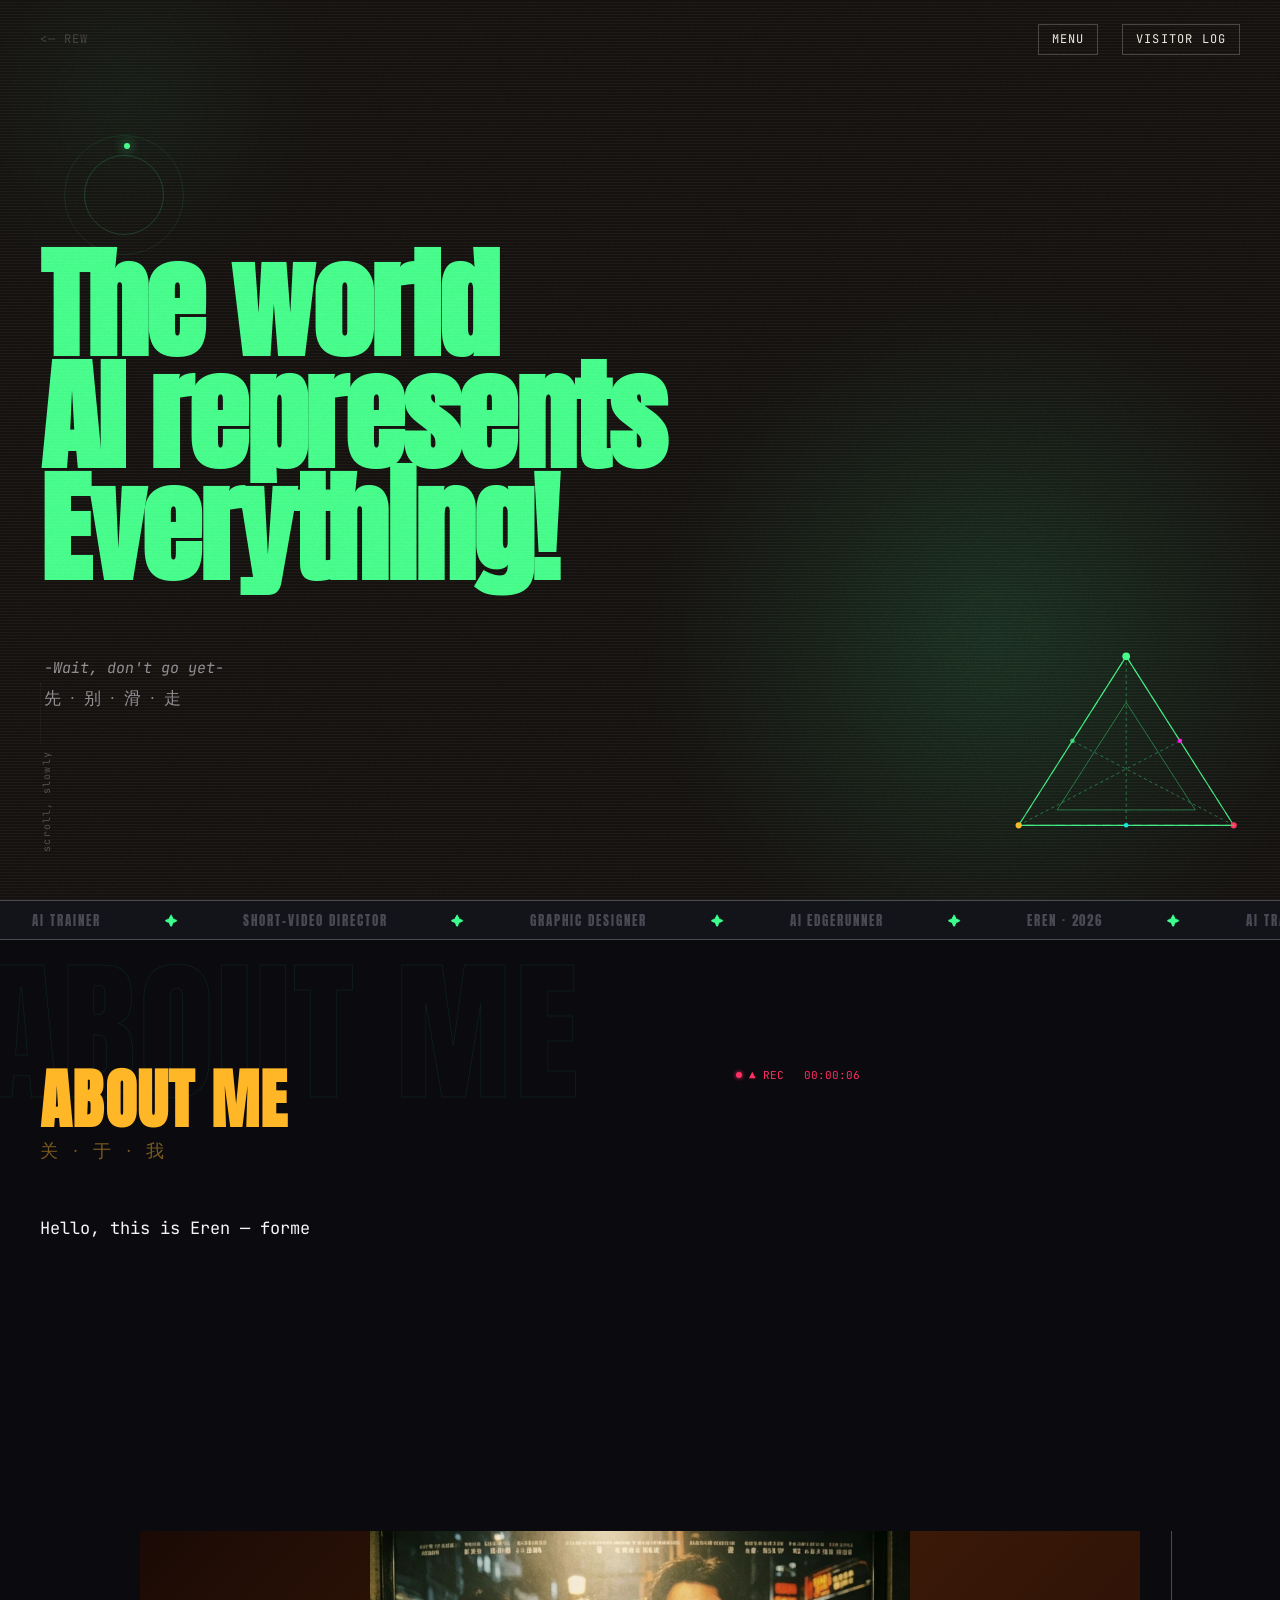
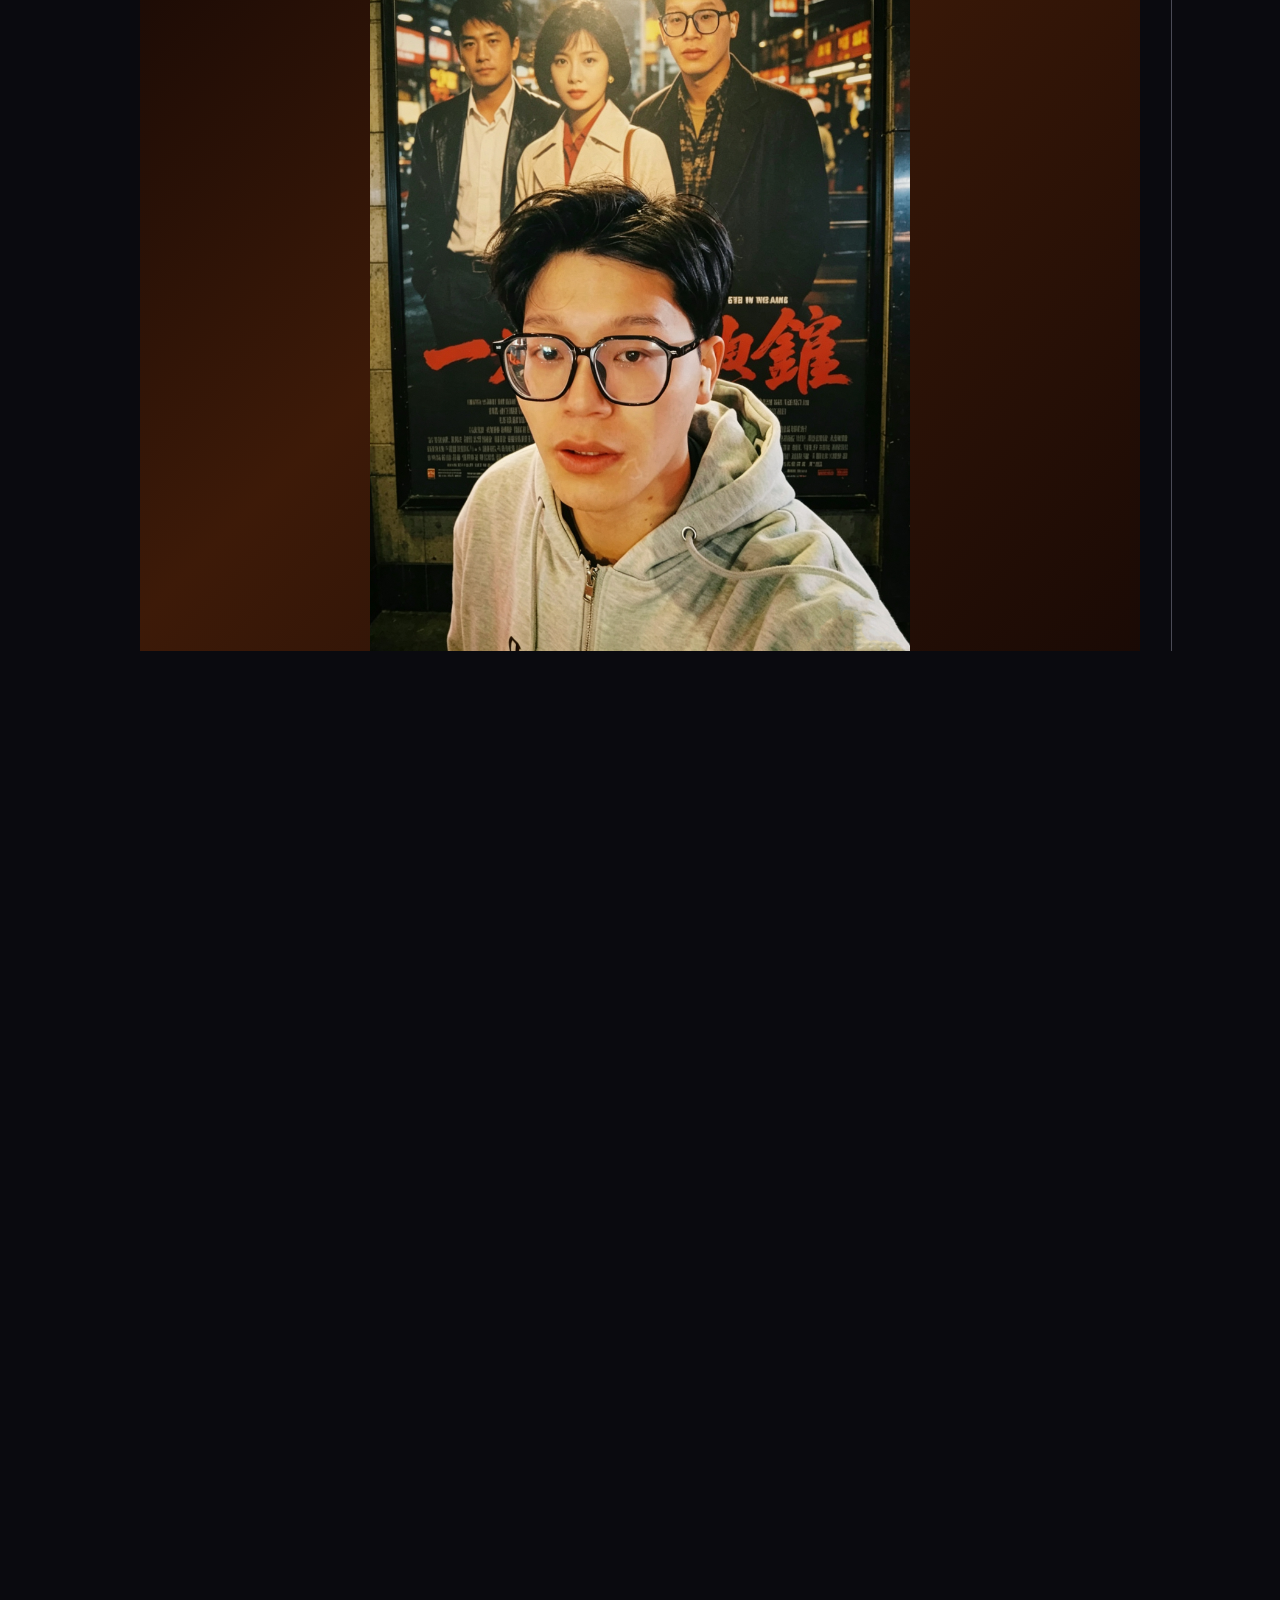
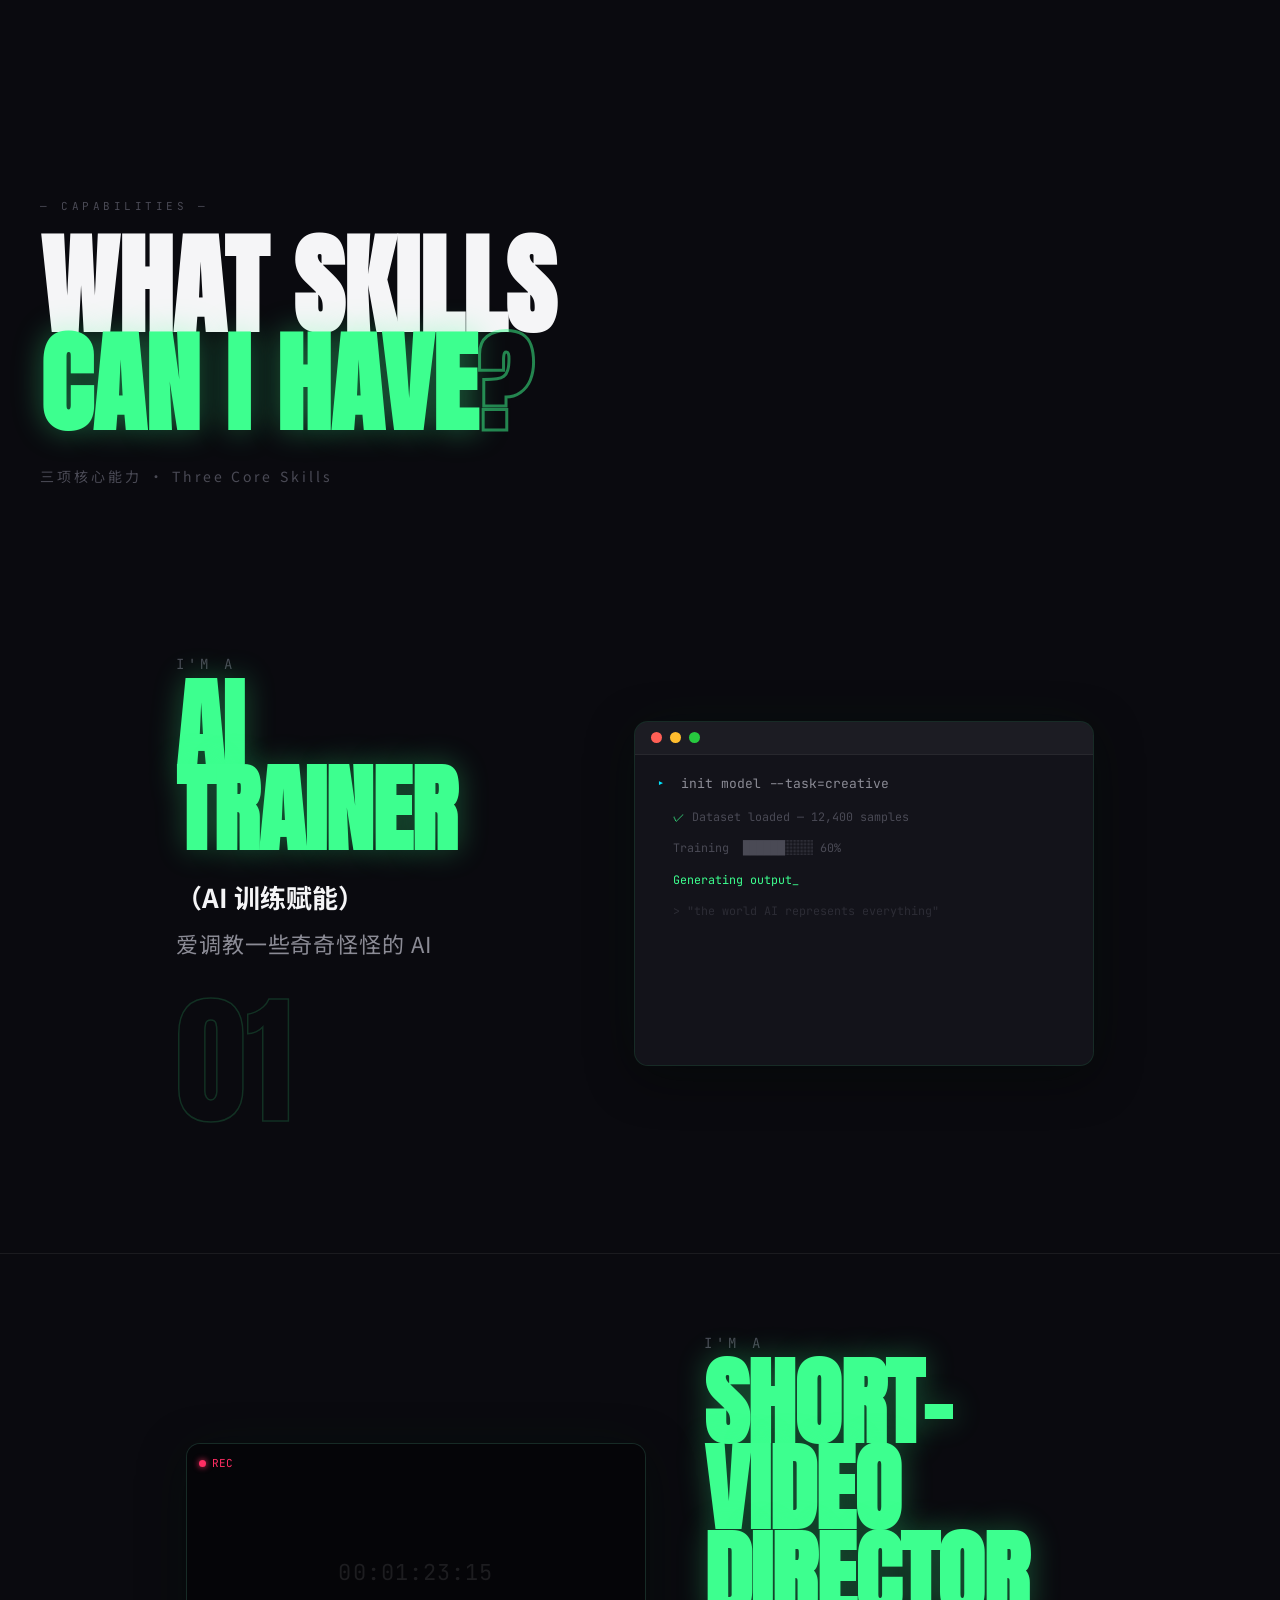
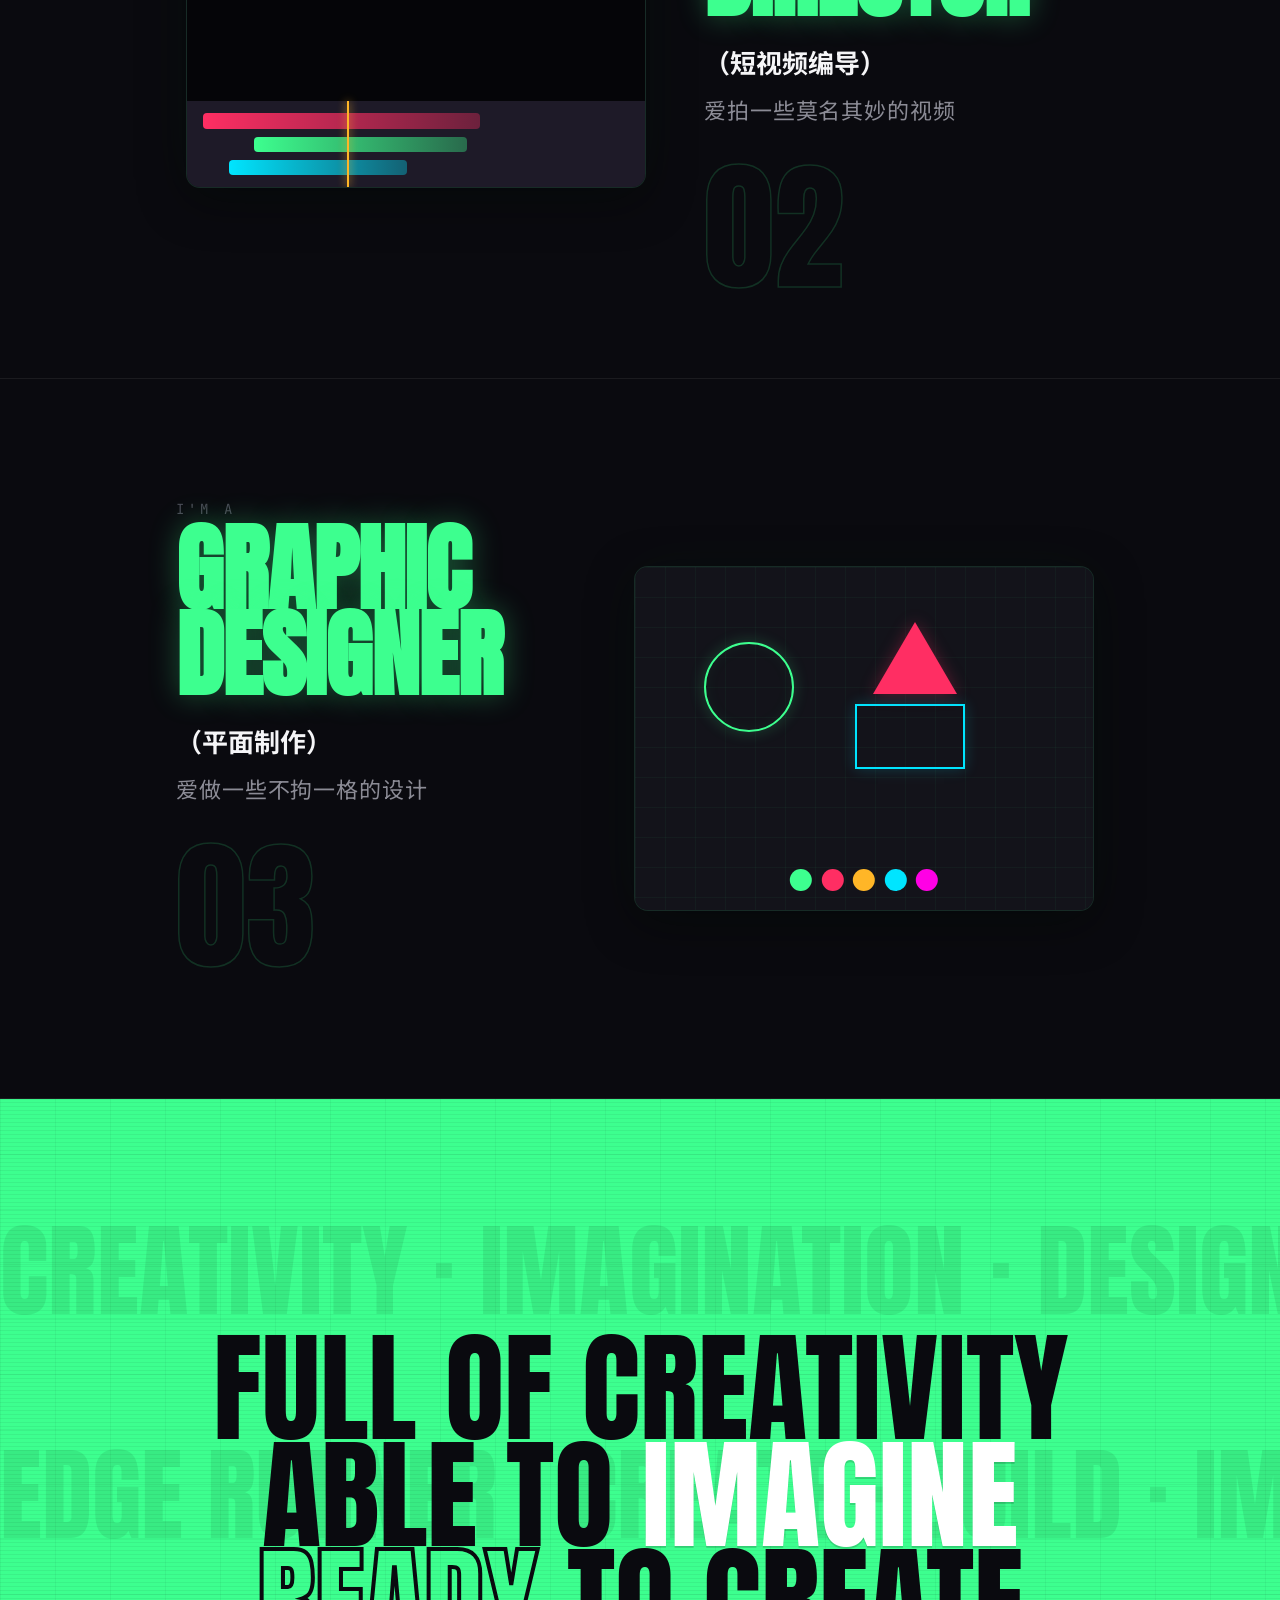
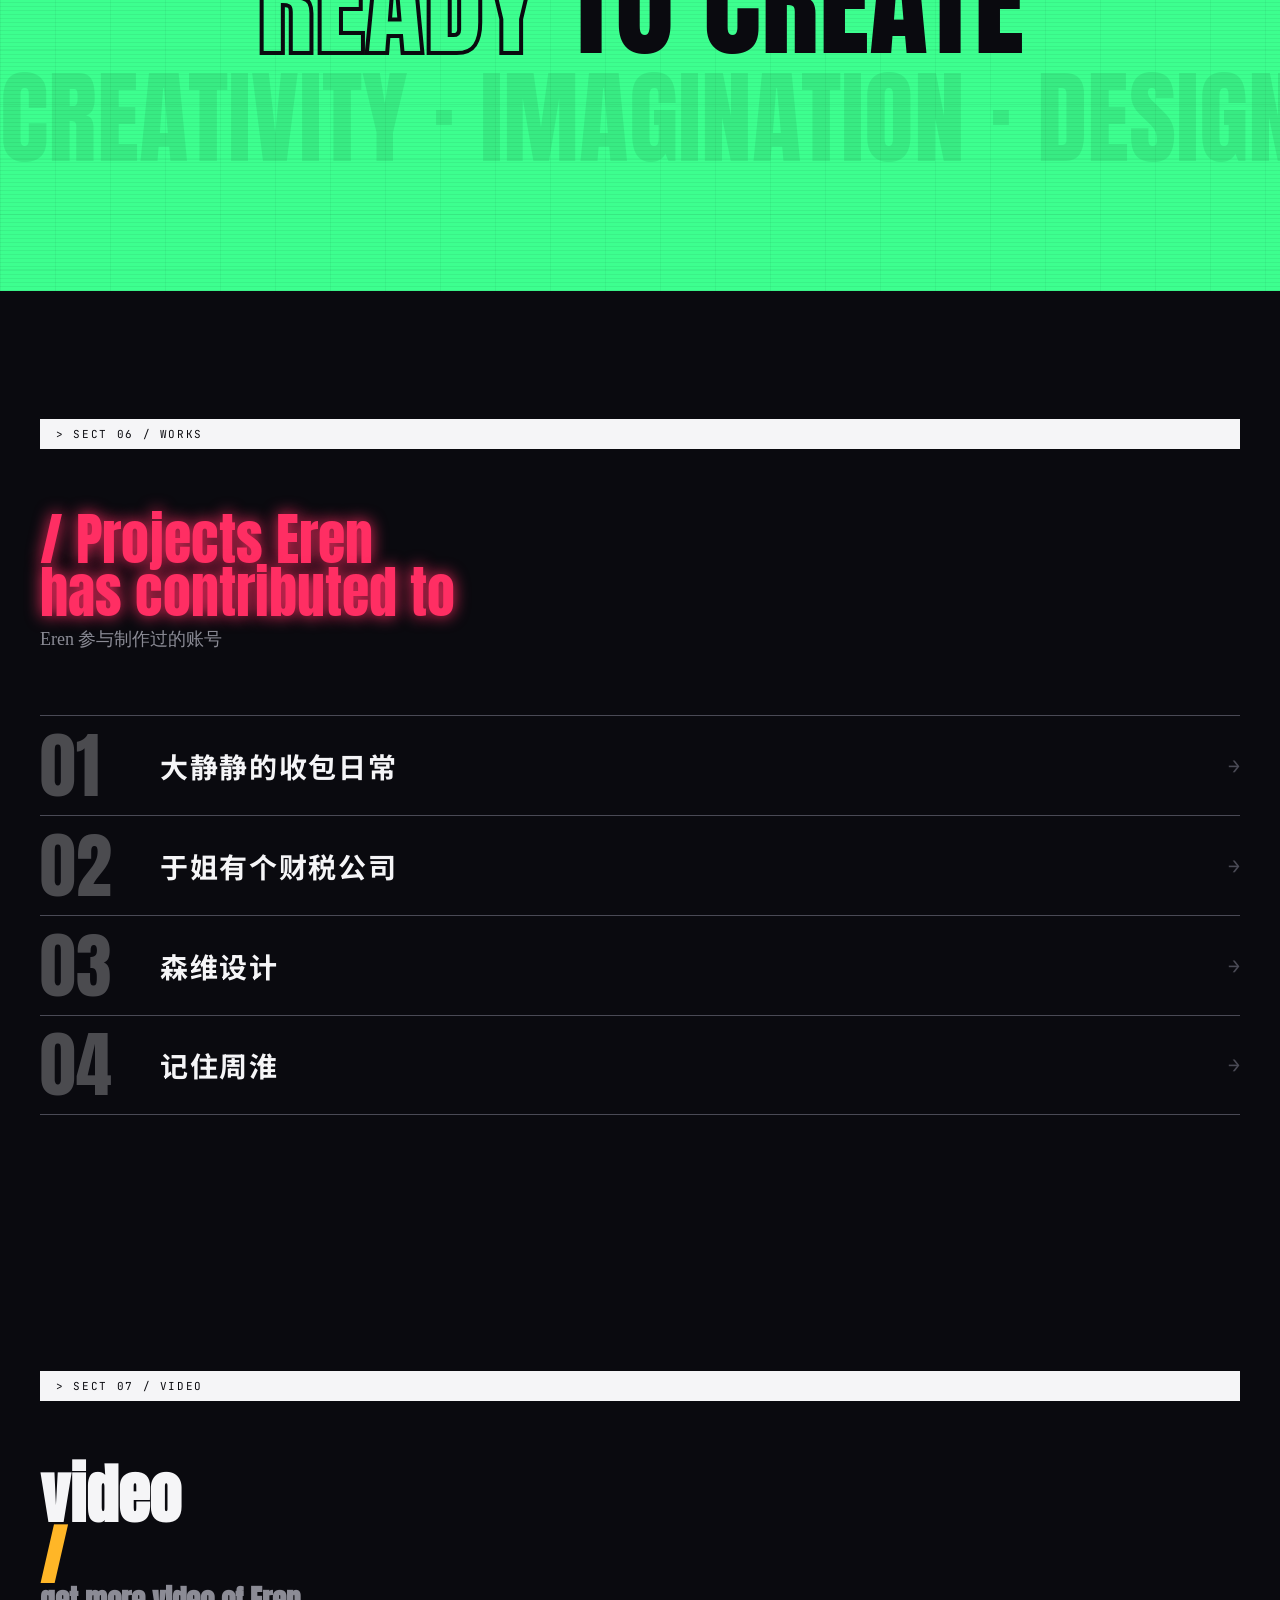
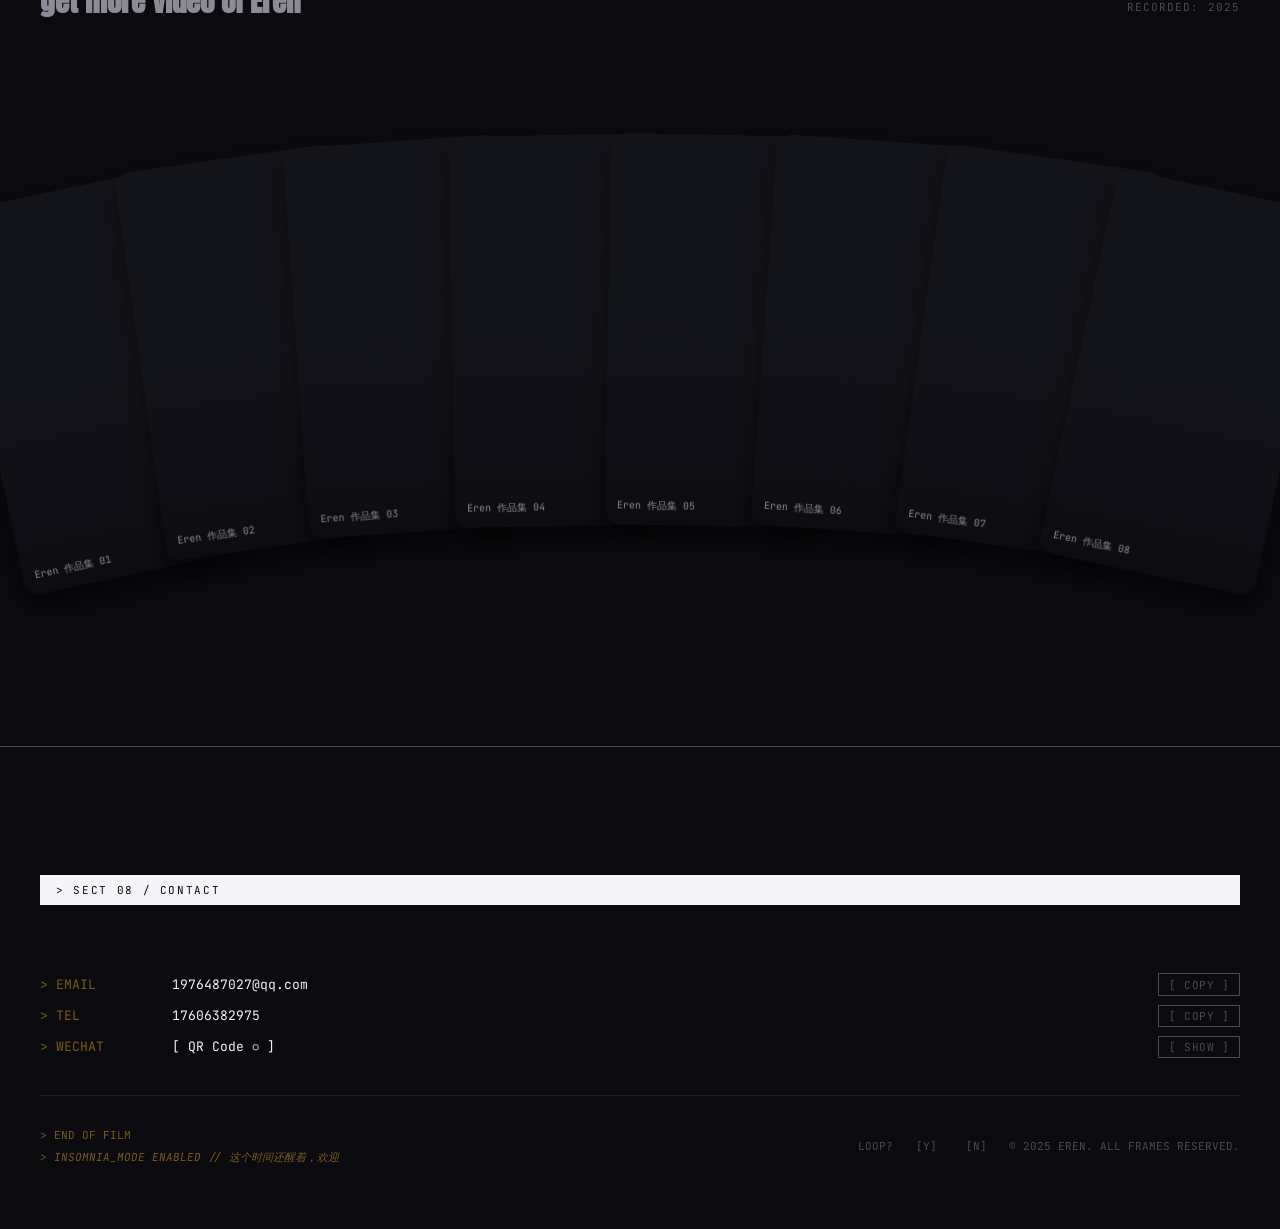
==== index.html @ 67e44cba "Add files via upload" ====
<!DOCTYPE html>
<html lang="zh-CN">
<head>
  <meta charset="UTF-8">
  <meta name="viewport" content="width=device-width, initial-scale=1.0">
  <title>EREN · AI EDGERUNNER</title>
  <link rel="stylesheet" href="styles.css">
</head>
<body>

<!-- ══════════════════════════════════════════ GLOBAL OVERLAYS -->
<canvas id="grain"></canvas>
<div id="scanlines"></div>
<div id="insomnia-overlay"></div>
<div id="vhs-overlay"><span id="vhs-text">&gt; SWITCHING TAPE...</span></div>

<!-- CUSTOM CURSOR -->
<div id="cursor"></div>
<div id="cursor-ring"></div>
<div id="cursor-label"></div>

<!-- IDLE OVERLAY -->
<div id="idle-overlay">
  <div id="idle-datetime"></div>
  <div>STILL THERE? [press any key]</div>
</div>

<!-- VIDEO MODAL -->
<div id="video-modal" role="dialog" aria-label="Video player">
  <div class="modal-letterbox">
    <span>[ × CLOSE ]</span>
  </div>
  <video id="modal-video" class="modal-video" controls playsinline></video>
  <div class="modal-letterbox"></div>
</div>

<!-- QR MODAL -->
<div id="qr-modal" role="dialog" aria-label="WeChat QR Code">
  <div class="qr-box">
    <img src="uploads/二维码.jpg" alt="微信二维码" style="width:220px;height:220px;object-fit:contain;display:block;">
    <div class="qr-label">&gt; SCAN TO ADD WECHAT</div>
  </div>
</div>

<!-- ══════════════════════════════════════════ LOADING SCREEN -->
<div id="loading-screen" aria-live="polite">
  <div class="loading-letterbox top"></div>
  <div class="loading-terminal">
    <div>EREN.OS &nbsp; v2.0.26</div>
    <div id="loading-bar-line">LOADING &nbsp; <span id="loading-bar" class="loading-bar-track">░░░░░░░░░░</span> &nbsp; <span id="loading-pct">0%</span></div>
    <div id="loading-timer">[00:00:00.000]</div>
  </div>
  <div class="loading-skip">— press any key to skip —</div>
  <div class="loading-letterbox bottom"></div>
</div>

<!-- ══════════════════════════════════════════ SITE -->
<div id="site">

  <!-- TOPBAR -->
  <nav id="topbar" aria-label="Site navigation">
    <div class="topbar-left mono">&lt;— REW</div>
    <div class="topbar-right">
      <div style="position:relative;">
        <button class="topbar-btn" id="menu-btn" aria-haspopup="true" aria-expanded="false">MENU</button>
        <div id="menu-dropdown" role="menu">
          <a href="#hero" role="menuitem">HOME</a>
          <a href="#skills" role="menuitem">SKILLS</a>
          <a href="#portfolio" role="menuitem">WORKS</a>
          <a href="#videos" role="menuitem">VIDEO</a>
        </div>
      </div>
      <a href="visitor-log.html" id="visitor-log-btn" class="topbar-btn">VISITOR LOG</a>
    </div>
  </nav>

  <!-- ═══ SECTION 2 · HERO -->
  <section id="hero" data-screen-label="Hero">
    <div class="hero-bg"></div>
    <!-- Wireframe Prism -->
    <div class="hero-prism" aria-hidden="true">
      <svg viewBox="0 0 300 260" fill="none" xmlns="http://www.w3.org/2000/svg">
        <!-- outer triangle -->
        <polygon points="150,20 290,240 10,240" stroke="#3DFF8F" stroke-width="1.5" fill="none" opacity="0.9"/>
        <!-- inner structure -->
        <line x1="150" y1="20" x2="150" y2="240" stroke="#3DFF8F" stroke-width="1" opacity="0.5" stroke-dasharray="4 4"/>
        <line x1="10" y1="240" x2="220" y2="130" stroke="#3DFF8F" stroke-width="1" opacity="0.5" stroke-dasharray="4 4"/>
        <line x1="290" y1="240" x2="80" y2="130" stroke="#3DFF8F" stroke-width="1" opacity="0.5" stroke-dasharray="4 4"/>
        <!-- inner triangle -->
        <polygon points="150,80 240,220 60,220" stroke="#3DFF8F" stroke-width="1" fill="none" opacity="0.5"/>
        <!-- nodes -->
        <circle cx="150" cy="20" r="5" fill="#3DFF8F"/>
        <circle cx="290" cy="240" r="4" fill="#FF2E63"/>
        <circle cx="10" cy="240" r="4" fill="#FFB627"/>
        <circle cx="150" cy="240" r="3" fill="#00E5FF"/>
        <circle cx="220" cy="130" r="3" fill="#FF00E5"/>
        <circle cx="80" cy="130" r="3" fill="#3DFF8F" opacity="0.7"/>
        <!-- animated dash -->  
        <polygon points="150,20 290,240 10,240" stroke="#3DFF8F" stroke-width="1.5" fill="none" opacity="0.4"
          stroke-dasharray="12 8"
          style="animation: dash-run 3s linear infinite;"/>
      </svg>
    </div>
    <!-- Orbit rings decoration -->
    <div class="orbit-wrap" style="top:15%;left:5%;width:120px;height:120px;" aria-hidden="true">
      <div class="orbit-ring" style="width:80px;height:80px;animation:spin 12s linear infinite;"></div>
      <div class="orbit-ring" style="width:120px;height:120px;animation:spin 20s linear infinite reverse;opacity:0.5;"></div>
      <div class="geo-node green" style="width:6px;height:6px;top:8px;left:50%;"></div>
    </div>
    <div class="hero-content">
      <h1 class="hero-title" id="hero-title" aria-label="The world AI represents Everything!">
        <span id="ht-line1"></span>
        <span id="ht-line2"></span>
        <span id="ht-line3"></span>
      </h1>
      <div class="hero-subtitle" id="hero-subtitle">
        <div class="hero-sub-en">-Wait, don't go yet-</div>
        <div class="hero-sub-zh">先 · 别 · 滑 · 走</div>
      </div>
    </div>
    <div class="hero-scroll" aria-hidden="true">
      <div class="hero-scroll-line"></div>
      <div class="hero-scroll-label">scroll, slowly</div>
    </div>
  </section>

  <!-- MARQUEE TICKER -->
  <div class="marquee-wrap" aria-hidden="true">
    <div class="marquee-track">
      <span class="marquee-item">AI TRAINER</span><span class="marquee-item accent">✦</span>
      <span class="marquee-item">SHORT-VIDEO DIRECTOR</span><span class="marquee-item accent">✦</span>
      <span class="marquee-item">GRAPHIC DESIGNER</span><span class="marquee-item accent">✦</span>
      <span class="marquee-item">AI EDGERUNNER</span><span class="marquee-item accent">✦</span>
      <span class="marquee-item">EREN · 2026</span><span class="marquee-item accent">✦</span>
      <span class="marquee-item">AI TRAINER</span><span class="marquee-item accent">✦</span>
      <span class="marquee-item">SHORT-VIDEO DIRECTOR</span><span class="marquee-item accent">✦</span>
      <span class="marquee-item">GRAPHIC DESIGNER</span><span class="marquee-item accent">✦</span>
      <span class="marquee-item">AI EDGERUNNER</span><span class="marquee-item accent">✦</span>
      <span class="marquee-item">EREN · 2026</span><span class="marquee-item accent">✦</span>
    </div>
  </div>

  <!-- ═══ SECTION 3 · ABOUT ME -->
  <section id="about" data-screen-label="About Me">
    <div class="ghost-text" aria-hidden="true">ABOUT ME</div>
    <div class="about-title-block" style="position:relative;z-index:1;">
      <h2 class="about-title">ABOUT ME</h2>
      <div class="about-title-zh">关 · 于 · 我</div>
    </div>
    <div class="about-rec" aria-label="Recording indicator">
      <span class="rec-dot"></span>
      <span>▲ REC &nbsp;</span>
      <span id="rec-timer">00:00:00</span>
    </div>
    <div class="about-body" id="about-body" aria-label="About Eren"></div>
  </section>

  <!-- ═══ SECTION 4 · PHOTO MASK -->
  <section id="photo-mask" data-screen-label="Photo">
    <div class="photo-sticky">
      <div class="photo-container">
        <img class="photo-img photo-1" src="assets/photo1.jpg" alt="Eren 个人照片" style="object-position:center top;">
        <img class="photo-img photo-2" id="photo2" src="assets/photo2.jpg" alt="Eren AI 赛博版" style="object-position:center top;clip-path:polygon(0 100%, 100% 100%, 100% 100%, 0 100%);">
        <div class="photo-progress-bar" aria-hidden="true">
          <div class="photo-progress-fill" id="photo-fill"></div>
        </div>
      </div>
      <div class="photo-progress-label" id="photo-label">TRANSFORMING... 0%</div>
    </div>
  </section>

  <!-- ═══ SECTION 5 · SKILLS -->
  <section id="skills" data-screen-label="Skills">
    <div class="section-strip">&gt; SECT 05 / SKILLS</div>

    <!-- Skills Intro Header -->
    <div class="skills-intro">
      <div class="skills-intro-eyebrow">— CAPABILITIES —</div>
      <h2 class="skills-intro-title">WHAT SKILLS<br><span class="si-em">CAN I HAVE</span><span class="si-q">?</span></h2>
      <div class="skills-intro-sub">三项核心能力 · Three Core Skills</div>
    </div>

    <!-- Skill 01 · AI Trainer -->
    <div class="skill-item" data-index="0">
      <div class="skill-item-left">
        <div class="skill-im-a">I'M A</div>
        <h2 class="skill-name-big">AI<br>TRAINER</h2>
        <div class="skill-tag-zh">（AI 训练赋能）</div>
        <p class="skill-desc-line">爱调教一些奇奇怪怪的 AI</p>
        <div class="skill-big-num">01</div>
      </div>
      <div class="skill-item-right">
        <div class="skill-visual">
          <div class="sv-terminal">
            <div class="sv-terminal-bar"><span></span><span></span><span></span></div>
            <div class="sv-terminal-body">
              <div class="sv-line"><span class="sv-prompt">▸</span> init model --task=creative</div>
              <div class="sv-line sv-out"><span class="sv-green">✓</span> Dataset loaded — 12,400 samples</div>
              <div class="sv-line sv-out">Training &nbsp;██████░░░░ 60%</div>
              <div class="sv-line sv-out sv-blink-line">Generating output<span class="sv-cursor">_</span></div>
              <div class="sv-line sv-out" style="opacity:0.45;">&gt; "the world AI represents everything"</div>
            </div>
          </div>
        </div>
      </div>
    </div>

    <!-- Skill 02 · Short-video Director -->
    <div class="skill-item skill-item-flip" data-index="1">
      <div class="skill-item-left">
        <div class="skill-im-a">I'M A</div>
        <h2 class="skill-name-big">SHORT-VIDEO<br>DIRECTOR</h2>
        <div class="skill-tag-zh">（短视频编导）</div>
        <p class="skill-desc-line">爱拍一些莫名其妙的视频</p>
        <div class="skill-big-num">02</div>
      </div>
      <div class="skill-item-right">
        <div class="skill-visual">
          <div class="sv-player">
            <div class="sv-player-screen">
              <div class="sv-rec-badge"><span class="sv-rec-dot"></span> REC</div>
              <div class="sv-timecode">00:01:23:15</div>
            </div>
            <div class="sv-timeline">
              <div class="sv-track sv-track-r"></div>
              <div class="sv-track sv-track-g"></div>
              <div class="sv-track sv-track-b"></div>
              <div class="sv-playhead"></div>
            </div>
          </div>
        </div>
      </div>
    </div>

    <!-- Skill 03 · Graphic Designer -->
    <div class="skill-item" data-index="2">
      <div class="skill-item-left">
        <div class="skill-im-a">I'M A</div>
        <h2 class="skill-name-big">GRAPHIC<br>DESIGNER</h2>
        <div class="skill-tag-zh">（平面制作）</div>
        <p class="skill-desc-line">爱做一些不拘一格的设计</p>
        <div class="skill-big-num">03</div>
      </div>
      <div class="skill-item-right">
        <div class="skill-visual">
          <div class="sv-canvas">
            <div class="sv-canvas-grid"></div>
            <div class="sv-shape sv-circle"></div>
            <div class="sv-shape sv-rect"></div>
            <div class="sv-shape sv-tri"></div>
            <div class="sv-palette">
              <span style="background:var(--wkw-green)"></span>
              <span style="background:var(--wkw-red)"></span>
              <span style="background:var(--wkw-amber)"></span>
              <span style="background:var(--cy-cyan)"></span>
              <span style="background:var(--cy-magenta)"></span>
            </div>
          </div>
        </div>
      </div>
    </div>

    <!-- Tagline Hero -->
    <div class="skills-tagline-hero" aria-label="Tagline">
      <div class="th-bg-marquees" aria-hidden="true">
        <div class="th-mq-row th-mq-fwd"><span>CREATIVITY · IMAGINATION · DESIGN · AI · VISION · CRAFT ·&nbsp;</span><span>CREATIVITY · IMAGINATION · DESIGN · AI · VISION · CRAFT ·&nbsp;</span></div>
        <div class="th-mq-row th-mq-rev"><span>EDGE RUNNER · CREATE · BUILD · IMAGINE · 创造力 · 想象力 ·&nbsp;</span><span>EDGE RUNNER · CREATE · BUILD · IMAGINE · 创造力 · 想象力 ·&nbsp;</span></div>
        <div class="th-mq-row th-mq-fwd" style="animation-duration:26s"><span>CREATIVITY · IMAGINATION · DESIGN · AI · VISION · CRAFT ·&nbsp;</span><span>CREATIVITY · IMAGINATION · DESIGN · AI · VISION · CRAFT ·&nbsp;</span></div>
      </div>
      <div class="th-content">
        <div class="th-line th-line-1">FULL OF CREATIVITY</div>
        <div class="th-line th-line-2">ABLE TO <em class="th-em">IMAGINE</em></div>
        <div class="th-line th-line-3"><span class="th-outline">READY</span> TO CREATE</div>
      </div>
    </div>
  </section>

  <!-- ═══ SECTION 6 · PORTFOLIO -->
  <section id="portfolio" data-screen-label="Portfolio">
    <div class="section-strip">&gt; SECT 06 / WORKS</div>
    <div class="portfolio-title">
      <div class="portfolio-title-en">/ Projects Eren<br>has contributed to</div>
      <div class="portfolio-title-zh">Eren 参与制作过的账号</div>
    </div>

    <div class="portfolio-preview" id="portfolio-preview">
      <div class="portfolio-preview-img" id="preview-img" style="padding:0;overflow:hidden;">
        <img id="preview-actual-img" src="assets/proj-a.jpg" alt="" style="width:100%;height:100%;object-fit:contain;display:block;background:var(--bg-surface-1);">
      </div>
      <div class="portfolio-seal" id="preview-seal">01</div>
    </div>

    <div class="portfolio-list" id="portfolio-list">
      <div class="portfolio-item" data-index="01" data-url="https://v.douyin.com/Yu6vaBC18tM/" data-img="assets/proj-a.jpg" tabindex="0">
        <div class="portfolio-num">01</div>
        <div class="portfolio-name">大静静的收包日常</div>
        <div class="portfolio-arrow">→</div>
      </div>
      <div class="portfolio-item" data-index="02" data-url="https://v.douyin.com/fzla4xORGmg/" data-img="assets/proj-b.jpg" tabindex="0">
        <div class="portfolio-num">02</div>
        <div class="portfolio-name">于姐有个财税公司</div>
        <div class="portfolio-arrow">→</div>
      </div>
      <div class="portfolio-item" data-index="03" data-url="https://v.douyin.com/kXfcyvab3cw/" data-img="assets/proj-c.jpg" tabindex="0">
        <div class="portfolio-num">03</div>
        <div class="portfolio-name">森维设计</div>
        <div class="portfolio-arrow">→</div>
      </div>
      <div class="portfolio-item" data-index="04" data-url="https://v.douyin.com/z6A8NlNkLto/" data-img="assets/proj-d.jpg" tabindex="0">
        <div class="portfolio-num">04</div>
        <div class="portfolio-name">记住周淮</div>
        <div class="portfolio-arrow">→</div>
      </div>
    </div>
  </section>

  <!-- ═══ SECTION 7 · VIDEOS -->
  <section id="videos" data-screen-label="Videos">
    <div class="section-strip">&gt; SECT 07 / VIDEO</div>
    <div class="videos-header">
      <h2 class="videos-title">
        video<br>
        <span class="slash">/</span> <span class="subtitle">get more video of Eren</span>
      </h2>
      <div class="videos-year">RECORDED: 2025</div>
    </div>
    <div class="video-deck" id="videos-deck">
      <div class="video-card" data-src="assets/video1.mp4" data-title="Eren 作品集 01" tabindex="0">
        <video class="video-bg" src="assets/video1.mp4" muted preload="metadata" playsinline loop
          style="position:absolute;inset:0;width:100%;height:100%;object-fit:cover;filter:saturate(0.3);transition:filter 0.3s;"></video>
        <div class="video-overlay"></div>
        <div class="video-rec"><span style="width:6px;height:6px;border-radius:50%;background:var(--wkw-red);display:inline-block;animation:blink 1s step-end infinite;"></span> REC</div>
        <div class="video-play-hint"><div class="video-play-btn">▶</div></div>
        <div class="video-title">Eren 作品集 01</div>
      </div>
      <div class="video-card" data-src="uploads/视频2.mp4" data-title="Eren 作品集 02" tabindex="0">
        <video class="video-bg" src="uploads/视频2.mp4" muted preload="metadata" playsinline loop
          style="position:absolute;inset:0;width:100%;height:100%;object-fit:cover;filter:saturate(0.3);transition:filter 0.3s;"></video>
        <div class="video-overlay"></div>
        <div class="video-rec"><span style="width:6px;height:6px;border-radius:50%;background:var(--wkw-red);display:inline-block;animation:blink 1s step-end infinite;"></span> REC</div>
        <div class="video-play-hint"><div class="video-play-btn">▶</div></div>
        <div class="video-title">Eren 作品集 02</div>
      </div>
      <div class="video-card" data-src="uploads/视频3.mp4" data-title="Eren 作品集 03" tabindex="0">
        <video class="video-bg" src="uploads/视频3.mp4" muted preload="metadata" playsinline loop
          style="position:absolute;inset:0;width:100%;height:100%;object-fit:cover;filter:saturate(0.3);transition:filter 0.3s;"></video>
        <div class="video-overlay"></div>
        <div class="video-rec"><span style="width:6px;height:6px;border-radius:50%;background:var(--wkw-red);display:inline-block;animation:blink 1s step-end infinite;"></span> REC</div>
        <div class="video-play-hint"><div class="video-play-btn">▶</div></div>
        <div class="video-title">Eren 作品集 03</div>
      </div>
      <div class="video-card" data-src="uploads/视频4.mp4" data-title="Eren 作品集 04" tabindex="0">
        <video class="video-bg" src="uploads/视频4.mp4" muted preload="metadata" playsinline loop
          style="position:absolute;inset:0;width:100%;height:100%;object-fit:cover;filter:saturate(0.3);transition:filter 0.3s;"></video>
        <div class="video-overlay"></div>
        <div class="video-rec"><span style="width:6px;height:6px;border-radius:50%;background:var(--wkw-red);display:inline-block;animation:blink 1s step-end infinite;"></span> REC</div>
        <div class="video-play-hint"><div class="video-play-btn">▶</div></div>
        <div class="video-title">Eren 作品集 04</div>
      </div>
      <div class="video-card" data-src="uploads/视频5.mp4" data-title="Eren 作品集 05" tabindex="0">
        <video class="video-bg" src="uploads/视频5.mp4" muted preload="metadata" playsinline loop
          style="position:absolute;inset:0;width:100%;height:100%;object-fit:cover;filter:saturate(0.3);transition:filter 0.3s;"></video>
        <div class="video-overlay"></div>
        <div class="video-rec"><span style="width:6px;height:6px;border-radius:50%;background:var(--wkw-red);display:inline-block;animation:blink 1s step-end infinite;"></span> REC</div>
        <div class="video-play-hint"><div class="video-play-btn">▶</div></div>
        <div class="video-title">Eren 作品集 05</div>
      </div>
      <div class="video-card" data-src="uploads/视频6.mp4" data-title="Eren 作品集 06" tabindex="0">
        <video class="video-bg" src="uploads/视频6.mp4" muted preload="metadata" playsinline loop
          style="position:absolute;inset:0;width:100%;height:100%;object-fit:cover;filter:saturate(0.3);transition:filter 0.3s;"></video>
        <div class="video-overlay"></div>
        <div class="video-rec"><span style="width:6px;height:6px;border-radius:50%;background:var(--wkw-red);display:inline-block;animation:blink 1s step-end infinite;"></span> REC</div>
        <div class="video-play-hint"><div class="video-play-btn">▶</div></div>
        <div class="video-title">Eren 作品集 06</div>
      </div>
      <div class="video-card" data-src="uploads/视频7.mp4" data-title="Eren 作品集 07" tabindex="0">
        <video class="video-bg" src="uploads/视频7.mp4" muted preload="metadata" playsinline loop
          style="position:absolute;inset:0;width:100%;height:100%;object-fit:cover;filter:saturate(0.3);transition:filter 0.3s;"></video>
        <div class="video-overlay"></div>
        <div class="video-rec"><span style="width:6px;height:6px;border-radius:50%;background:var(--wkw-red);display:inline-block;animation:blink 1s step-end infinite;"></span> REC</div>
        <div class="video-play-hint"><div class="video-play-btn">▶</div></div>
        <div class="video-title">Eren 作品集 07</div>
      </div>
      <div class="video-card" data-src="uploads/视频8.mp4" data-title="Eren 作品集 08" tabindex="0">
        <video class="video-bg" src="uploads/视频8.mp4" muted preload="metadata" playsinline loop
          style="position:absolute;inset:0;width:100%;height:100%;object-fit:cover;filter:saturate(0.3);transition:filter 0.3s;"></video>
        <div class="video-overlay"></div>
        <div class="video-rec"><span style="width:6px;height:6px;border-radius:50%;background:var(--wkw-red);display:inline-block;animation:blink 1s step-end infinite;"></span> REC</div>
        <div class="video-play-hint"><div class="video-play-btn">▶</div></div>
        <div class="video-title">Eren 作品集 08</div>
      </div>
    </div>
  </section>

  <!-- ═══ SECTION 8 · FOOTER -->
  <footer id="footer" data-screen-label="Footer">
    <div class="section-strip">&gt; SECT 08 / CONTACT</div>
    <div class="footer-section">
      <div class="footer-row" data-delay="0">
        <span class="footer-label">&gt; EMAIL</span>
        <span class="footer-value">1976487027@qq.com</span>
        <button class="copy-btn" data-copy="1976487027@qq.com">[ COPY ]</button>
      </div>
      <div class="footer-row" data-delay="1">
        <span class="footer-label">&gt; TEL</span>
        <span class="footer-value"><a href="tel:17606382975">17606382975</a></span>
        <button class="copy-btn" data-copy="17606382975">[ COPY ]</button>
      </div>
      <div class="footer-row" data-delay="2">
        <span class="footer-label">&gt; WECHAT</span>
        <span class="footer-value">[ QR Code ▢ ]</span>
        <button class="copy-btn" id="qr-show-btn">[ SHOW ]</button>
      </div>
    </div>

    <hr class="footer-divider">

    <div class="footer-bottom">
      <div>
        <span class="footer-eof" id="footer-eof">&gt; END OF FILM</span>
        <div class="footer-good-night" id="good-night-msg">&gt; OK, GOOD NIGHT.</div>
        <div class="footer-insomnia-msg">&gt; INSOMNIA_MODE ENABLED // 这个时间还醒着，欢迎</div>
      </div>
      <div>
        <div class="footer-loop">
          <span>LOOP? </span>
          <span class="loop-y" id="loop-y">[Y]</span>
          <span class="loop-n" id="loop-n">[N]</span>
          <span style="color:var(--text-mute);">© 2025 EREN. ALL FRAMES RESERVED.</span>
        </div>
      </div>
    </div>
  </footer>

</div><!-- /#site -->

<script src="app.js"></script>
</body>
</html>
---- styles.css ----
@import url('https://fonts.googleapis.com/css2?family=Anton&family=JetBrains+Mono:ital,wght@0,400;0,500;1,400&family=LXGW+WenKai&family=Noto+Sans+SC:wght@400;500;700&display=swap');

:root {
  --bg-void: #0A0A0F;
  --bg-surface-1: #13131A;
  --bg-surface-2: #1E1A28;
  --bg-letterbox: #000000;
  --wkw-green: #3DFF8F;
  --wkw-red: #FF2E63;
  --wkw-amber: #FFB627;
  --wkw-amber-dim: #7A5A1F;
  --cy-cyan: #00E5FF;
  --cy-magenta: #FF00E5;
  --cy-scanline: rgba(255,255,255,0.04);
  --text-primary: #F5F5F7;
  --text-secondary: #8B8B95;
  --text-mute: #4A4A55;
  --ease-cinematic: cubic-bezier(0.65, 0, 0.35, 1);
  --ease-soft: cubic-bezier(0.25, 0.46, 0.45, 0.94);
  --ease-snap: cubic-bezier(0.87, 0, 0.13, 1);
}

*, *::before, *::after { box-sizing: border-box; margin: 0; padding: 0; }

html { scroll-behavior: smooth; cursor: none; }

body {
  background: var(--bg-void);
  color: var(--text-primary);
  font-family: 'Noto Sans SC', sans-serif;
  overflow-x: hidden;
  -webkit-font-smoothing: antialiased;
}

/* ── DIAGONAL LINES BG ── */
body::before {
  content: '';
  position: fixed; inset: 0; z-index: 0;
  pointer-events: none;
  background-image:
    linear-gradient(135deg, rgba(61,255,143,0.025) 1px, transparent 1px),
    linear-gradient(45deg,  rgba(61,255,143,0.015) 1px, transparent 1px);
  background-size: 120px 120px, 80px 80px;
}

/* ── GLOBAL OVERLAY LAYERS ── */

#grain {
  position: fixed; inset: 0; z-index: 9000;
  pointer-events: none;
  opacity: 0.06;
  mix-blend-mode: overlay;
  width: 100%; height: 100%;
}

#scanlines {
  position: fixed; inset: 0; z-index: 8999;
  pointer-events: none;
  background: repeating-linear-gradient(
    to bottom,
    transparent 0px,
    transparent 2px,
    var(--cy-scanline) 2px,
    var(--cy-scanline) 3px
  );
}

#insomnia-overlay {
  position: fixed; inset: 0; z-index: 8998;
  pointer-events: none;
  background: rgba(255, 182, 39, 0.04);
  opacity: 0;
  transition: opacity 2s ease;
}
body.insomnia #insomnia-overlay { opacity: 1; }

/* ── CUSTOM CURSOR ── */

#cursor {
  position: fixed; z-index: 9999;
  width: 12px; height: 12px;
  pointer-events: none;
  transform: translate(-50%, -50%);
  transition: opacity 0.2s;
}
#cursor::before,
#cursor::after {
  content: '';
  position: absolute;
  background: var(--cy-cyan);
  box-shadow: 0 0 6px var(--cy-cyan);
}
#cursor::before { width: 1px; height: 12px; left: 50%; top: 0; }
#cursor::after  { width: 12px; height: 1px; left: 0; top: 50%; }

#cursor-ring {
  position: fixed; z-index: 9998;
  width: 20px; height: 20px;
  border: 1px solid var(--wkw-green);
  border-radius: 50%;
  pointer-events: none;
  transform: translate(-50%, -50%);
  opacity: 0;
  transition: opacity 0.15s, width 0.15s var(--ease-soft), height 0.15s var(--ease-soft);
  box-shadow: 0 0 8px var(--wkw-green);
}
#cursor-ring.active {
  opacity: 1;
  width: 28px; height: 28px;
}
#cursor-ring::after {
  content: '';
  position: absolute;
  width: 4px; height: 4px;
  background: var(--wkw-green);
  border-radius: 50%;
  top: 50%; left: 50%;
  transform: translate(-50%, -50%);
  box-shadow: 0 0 4px var(--wkw-green);
}

#cursor-label {
  position: fixed; z-index: 9997;
  font-family: 'JetBrains Mono', monospace;
  font-size: 11px;
  color: var(--cy-cyan);
  pointer-events: none;
  white-space: nowrap;
  transform: translate(12px, -50%);
  opacity: 0;
  transition: opacity 0.15s;
}
#cursor-label.visible { opacity: 1; }

/* ── IDLE OVERLAY ── */

#idle-overlay {
  position: fixed; bottom: 2rem; right: 2rem;
  z-index: 9001;
  font-family: 'JetBrains Mono', monospace;
  font-size: 11px;
  color: var(--text-mute);
  line-height: 1.8;
  opacity: 0;
  transition: opacity 1.5s ease;
  pointer-events: none;
  text-align: right;
}
#idle-overlay.visible { opacity: 1; }

/* ── VHS TRANSITION ── */

#vhs-overlay {
  position: fixed; inset: 0; z-index: 9500;
  background: var(--bg-letterbox);
  display: flex; align-items: center; justify-content: center;
  font-family: 'JetBrains Mono', monospace;
  font-size: 13px;
  color: var(--cy-cyan);
  letter-spacing: 0.1em;
  transform: scaleY(0);
  pointer-events: none;
}

/* ── LOADING SCREEN ── */

#loading-screen {
  position: fixed; inset: 0; z-index: 9800;
  background: var(--bg-void);
  display: flex; flex-direction: column; align-items: center; justify-content: center;
  transition: opacity 0.3s;
}

.loading-letterbox {
  position: absolute; left: 0; right: 0;
  height: 8vh; background: var(--bg-letterbox);
}
.loading-letterbox.top { top: 0; }
.loading-letterbox.bottom { bottom: 0; }

.loading-terminal {
  font-family: 'JetBrains Mono', monospace;
  color: var(--cy-cyan);
  font-size: 13px;
  line-height: 2;
  text-shadow: 0 0 8px var(--cy-cyan);
  text-align: left;
  min-width: 300px;
}

.loading-bar-track {
  display: inline-block;
  width: 160px;
  color: var(--cy-cyan);
  letter-spacing: 0;
}

.loading-skip {
  position: absolute; bottom: 12vh;
  font-family: 'JetBrains Mono', monospace;
  font-size: 11px;
  color: var(--text-mute);
  animation: blink 1.2s step-end infinite;
}

@keyframes blink { 0%,100%{opacity:1} 50%{opacity:0} }

/* ── SITE WRAPPER ── */

#site { opacity: 0; transition: opacity 0.5s; }
#site.ready { opacity: 1; }

/* ── TOPBAR ── */

#topbar {
  position: fixed; top: 0; left: 0; right: 0;
  z-index: 500;
  display: flex; align-items: center; justify-content: space-between;
  padding: 1.5rem 2.5rem;
  font-family: 'JetBrains Mono', monospace;
  font-size: 12px;
  letter-spacing: 0.08em;
  mix-blend-mode: difference;
}

.topbar-left { color: var(--text-mute); }

.topbar-right { display: flex; align-items: center; gap: 1.5rem; }

.topbar-btn {
  color: var(--text-primary);
  background: none; border: none;
  font-family: 'JetBrains Mono', monospace;
  font-size: 12px;
  letter-spacing: 0.1em;
  cursor: none;
  padding: 0.4rem 0.8rem;
  border: 1px solid var(--text-mute);
  transition: border-color 0.15s, color 0.15s, box-shadow 0.15s;
  position: relative;
}
.topbar-btn:hover {
  border-color: var(--wkw-green);
  color: var(--wkw-green);
  box-shadow: 0 0 8px var(--wkw-green);
}

#menu-dropdown {
  position: absolute; top: calc(100% + 8px); right: 0;
  background: var(--bg-surface-1);
  border: 1px solid var(--text-mute);
  display: none; flex-direction: column;
  font-size: 11px;
  min-width: 140px;
  overflow: hidden;
}
#menu-dropdown.open { display: flex; }
#menu-dropdown a {
  display: block; padding: 0.75rem 1rem;
  color: var(--text-secondary);
  text-decoration: none;
  letter-spacing: 0.1em;
  transition: background 0.12s, color 0.12s;
  border-bottom: 1px solid var(--text-mute);
}
#menu-dropdown a:last-child { border-bottom: none; }
#menu-dropdown a:hover { background: var(--bg-surface-2); color: var(--wkw-green); }

/* ── SECTION FILM STRIP HEADER ── */

.section-strip {
  width: 100%;
  background: var(--text-primary);
  color: var(--bg-void);
  font-family: 'JetBrains Mono', monospace;
  font-size: 11px;
  padding: 0.5rem 1rem;
  letter-spacing: 0.15em;
  display: flex; align-items: center; gap: 0.5rem;
  margin-bottom: 4rem;
}

/* ── HERO ── */

#hero {
  min-height: 100vh;
  display: flex; flex-direction: column; justify-content: center;
  padding: 8rem 2.5rem 4rem;
  position: relative;
  overflow: hidden;
}

.hero-bg {
  position: absolute; inset: 0; z-index: 0;
  background: var(--bg-void);
  overflow: hidden;
}
.hero-bg::after {
  content: '';
  position: absolute;
  bottom: -10%; right: -5%;
  width: 55vw; height: 55vw;
  background: radial-gradient(ellipse at center, rgba(61,255,143,0.13) 0%, transparent 70%);
  pointer-events: none;
}
.hero-bg::before {
  content: '';
  position: absolute;
  top: -10%; left: -5%;
  width: 30vw; height: 30vw;
  background: radial-gradient(ellipse at center, rgba(61,255,143,0.05) 0%, transparent 70%);
  pointer-events: none;
}

.hero-bg-grid {
  position: absolute; inset: 0;
  background-image:
    linear-gradient(rgba(61,255,143,0.03) 1px, transparent 1px),
    linear-gradient(90deg, rgba(61,255,143,0.03) 1px, transparent 1px);
  background-size: 80px 80px;
}

.hero-content { position: relative; z-index: 1; }

.hero-title {
  font-family: 'Anton', sans-serif;
  font-size: clamp(56px, 9.5vw, 160px);
  line-height: 0.92;
  letter-spacing: -0.02em;
  color: var(--wkw-green);
  margin-bottom: 2.5rem;
  min-height: 3em;
  max-width: 72vw;
}

.hero-title span { display: block; }

.hero-subtitle {
  font-size: 15px;
  line-height: 1.9;
  padding-left: 0.25rem;
  will-change: transform;
}

.hero-sub-en {
  font-family: 'JetBrains Mono', monospace;
  color: var(--text-secondary);
  font-style: italic;
}

.hero-sub-zh {
  font-family: 'LXGW WenKai', serif;
  color: var(--text-secondary);
  font-size: 17px;
  letter-spacing: 0.15em;
}

.hero-scroll {
  position: absolute; bottom: 3rem; left: 2.5rem;
  display: flex; flex-direction: column; align-items: flex-start; gap: 0.5rem;
}

.hero-scroll-line {
  width: 1px; height: 60px;
  background: var(--bg-surface-1);
  position: relative; overflow: hidden;
}
.hero-scroll-line::after {
  content: '';
  position: absolute; top: -100%; left: 0;
  width: 1px; height: 100%;
  background: var(--wkw-green);
  box-shadow: 0 0 4px var(--wkw-green);
  animation: scroll-flow 1.5s var(--ease-cinematic) infinite;
}
@keyframes scroll-flow { to { top: 200%; } }

.hero-scroll-label {
  font-family: 'JetBrains Mono', monospace;
  font-size: 10px;
  color: var(--text-mute);
  letter-spacing: 0.12em;
  writing-mode: vertical-rl;
  transform: rotate(180deg);
}

/* ── ABOUT ME ── */

#about {
  padding: 8rem 2.5rem;
  max-width: 900px;
  position: relative;
}

.about-title-block { margin-bottom: 3rem; }

.about-title {
  font-family: 'Anton', sans-serif;
  font-size: clamp(40px, 6vw, 64px);
  color: var(--wkw-amber);
  letter-spacing: 0.02em;
  line-height: 1;
}

.about-title-zh {
  font-family: 'LXGW WenKai', serif;
  font-size: 18px;
  color: var(--wkw-amber-dim);
  letter-spacing: 0.3em;
  margin-top: 0.4rem;
}

.about-rec {
  position: absolute; top: 8rem; right: 2.5rem;
  font-family: 'JetBrains Mono', monospace;
  font-size: 11px;
  color: var(--wkw-red);
  display: flex; align-items: center; gap: 0.4rem;
}
.rec-dot {
  width: 6px; height: 6px;
  border-radius: 50%;
  background: var(--wkw-red);
  box-shadow: 0 0 4px var(--wkw-red);
  animation: blink 1.2s step-end infinite;
}

.about-body {
  font-family: 'JetBrains Mono', monospace;
  font-size: 17px;
  line-height: 2;
  color: var(--text-primary);
  min-height: 6em;
}

.about-body .word-former {
  cursor: none;
  text-decoration: none;
  position: relative;
}
.about-body .word-former:hover { text-decoration: line-through; color: var(--text-secondary); }
.about-body .word-former .former-date {
  position: absolute; bottom: -1.5em; left: 0;
  font-size: 11px; color: var(--text-mute); white-space: nowrap;
  opacity: 0; transition: opacity 0.2s;
}
.about-body .word-former:hover .former-date { opacity: 1; }

.about-body .word-ai {
  color: var(--wkw-green);
  text-shadow: 0 0 8px var(--wkw-green);
  cursor: none;
  transition: text-shadow 0.15s;
}
.about-body .word-ai:hover {
  text-shadow: 0 0 16px var(--wkw-green), 0 0 4px var(--cy-cyan);
}

.cursor-blink {
  display: inline-block; width: 2px; height: 1.1em;
  background: var(--wkw-amber);
  vertical-align: text-bottom;
  margin-left: 2px;
  animation: blink 1s step-end infinite;
}

/* ── PHOTO MASK ── */

#photo-mask {
  height: 200vh;
  position: relative;
}

.photo-sticky {
  position: sticky; top: 0;
  height: 100vh;
  display: flex; align-items: center; justify-content: center;
  overflow: hidden;
}

.photo-container {
  position: relative;
  width: 80vw; height: 80vh;
  max-width: 1000px;
}

.photo-img {
  position: absolute; inset: 0;
  width: 100%; height: 100%;
  object-fit: contain;
}

.photo-img.photo-1 {
  background: linear-gradient(135deg, #1A0A05 0%, #3D1A08 40%, #1A0A05 100%);
  display: flex; align-items: center; justify-content: center;
  font-family: 'JetBrains Mono', monospace;
  font-size: 12px; color: var(--text-mute);
  text-align: center;
}
.photo-img.photo-2 {
  background: linear-gradient(135deg, #051A12 0%, #0A3D1F 40%, #051A12 100%);
  display: flex; align-items: center; justify-content: center;
  font-family: 'JetBrains Mono', monospace;
  font-size: 12px; color: var(--text-mute);
  text-align: center;
  clip-path: polygon(0 100%, 100% 100%, 100% 100%, 0 100%);
}

.photo-progress-bar {
  position: absolute; right: -2rem; top: 0; bottom: 0;
  width: 1px;
  background: var(--text-mute);
}
.photo-progress-fill {
  position: absolute; top: 0; left: 0;
  width: 100%;
  background: linear-gradient(to bottom, var(--wkw-red), var(--wkw-green));
  height: 0%;
  transition: height 0.05s linear;
}

.photo-progress-label {
  position: absolute; bottom: 2rem; right: 2rem;
  font-family: 'JetBrains Mono', monospace;
  font-size: 11px; color: var(--text-mute);
  opacity: 0; transition: opacity 0.3s;
}

/* ── SKILLS ── */

#skills {
  padding: 0;
  overflow: hidden;
  position: relative;
}

/* ── Skills Intro Header ── */
.skills-intro {
  padding: 4rem 2.5rem 3rem;
}
.skills-intro-eyebrow {
  font-family: 'JetBrains Mono', monospace;
  font-size: 11px;
  color: var(--text-mute);
  letter-spacing: 0.32em;
  margin-bottom: 1.6rem;
}
.skills-intro-title {
  font-family: 'Anton', sans-serif;
  font-size: clamp(52px, 8.5vw, 130px);
  line-height: 0.9;
  color: var(--text-primary);
}
.si-em {
  color: var(--wkw-green);
  text-shadow: 0 0 30px rgba(61,255,143,0.35);
}
.si-q {
  color: transparent;
  -webkit-text-stroke: 3px rgba(61,255,143,0.5);
}
.skills-intro-sub {
  font-family: 'Noto Sans SC', sans-serif;
  font-size: 14px;
  color: var(--text-mute);
  margin-top: 2rem;
  letter-spacing: 0.22em;
}

/* ── Skill Items ── */
.skill-item {
  display: flex;
  align-items: center;
  justify-content: center;
  min-height: 80vh;
  padding: 5rem 3rem;
  gap: 3rem;
  border-bottom: 1px solid rgba(245,245,247,0.07);
  opacity: 0;
  transform: translateY(50px);
  transition: opacity 0.8s var(--ease-soft), transform 0.8s var(--ease-soft);
}
.skill-item.in-view { opacity: 1; transform: translateY(0); }
.skill-item-flip { flex-direction: row-reverse; }

.skill-item-left { flex: 0 0 auto; width: 400px; max-width: 42vw; position: relative; }
.skill-item-right { flex: 0 0 auto; width: 480px; max-width: 48vw; display: flex; align-items: center; justify-content: center; }

.skill-im-a {
  font-family: 'JetBrains Mono', monospace;
  font-size: 14px;
  color: var(--text-mute);
  letter-spacing: 0.28em;
  margin-bottom: 0.5rem;
}

.skill-name-big {
  font-family: 'Anton', sans-serif;
  font-size: clamp(52px, 7.5vw, 108px);
  line-height: 0.9;
  color: var(--wkw-green);
  text-shadow: 0 0 30px rgba(61,255,143,0.3);
  margin-bottom: 1.5rem;
  letter-spacing: -0.01em;
}

.skill-tag-zh {
  font-family: 'Noto Sans SC', sans-serif;
  font-weight: 700;
  font-size: 26px;
  color: var(--text-primary);
  margin-bottom: 0.8rem;
}

.skill-desc-line {
  font-family: 'Noto Sans SC', sans-serif;
  font-size: 22px;
  color: var(--text-secondary);
  letter-spacing: 0.04em;
}

.skill-big-num {
  font-family: 'Anton', sans-serif;
  font-size: clamp(80px, 11vw, 160px);
  line-height: 1;
  color: transparent;
  -webkit-text-stroke: 1.5px rgba(61,255,143,0.16);
  margin-top: 2rem;
  user-select: none;
}

/* ── Skill Visuals ── */
.skill-visual {
  width: 100%;
  max-width: 460px;
  aspect-ratio: 4 / 3;
  border-radius: 14px;
  overflow: hidden;
  background: var(--bg-surface-1);
  border: 1px solid rgba(61,255,143,0.1);
  box-shadow: 0 12px 48px rgba(0,0,0,0.45), 0 0 60px rgba(61,255,143,0.04);
  position: relative;
}

/* Terminal (AI Trainer) */
.sv-terminal {
  width: 100%; height: 100%;
  display: flex; flex-direction: column;
  font-family: 'JetBrains Mono', monospace;
  font-size: clamp(11px, 1.1vw, 13px);
}
.sv-terminal-bar {
  background: rgba(255,255,255,0.04);
  padding: 0.65rem 1rem;
  display: flex; gap: 0.5rem; align-items: center;
  border-bottom: 1px solid rgba(255,255,255,0.05);
  flex-shrink: 0;
}
.sv-terminal-bar span { width: 11px; height: 11px; border-radius: 50%; }
.sv-terminal-bar span:nth-child(1) { background: #FF5F56; }
.sv-terminal-bar span:nth-child(2) { background: #FFBD2E; }
.sv-terminal-bar span:nth-child(3) { background: #27C93F; }
.sv-terminal-body {
  padding: 1.2rem 1.4rem;
  display: flex; flex-direction: column; gap: 0.8rem;
  flex: 1;
}
.sv-line { color: var(--text-secondary); line-height: 1.6; white-space: nowrap; overflow: hidden; text-overflow: ellipsis; }
.sv-prompt { color: var(--cy-cyan); margin-right: 0.5rem; }
.sv-out { padding-left: 1rem; color: var(--text-mute); font-size: 0.9em; }
.sv-green { color: var(--wkw-green); }
.sv-blink-line { color: var(--wkw-green); }
.sv-cursor { animation: blink 1s step-end infinite; }

/* Video Player (Director) */
.sv-player { width: 100%; height: 100%; display: flex; flex-direction: column; }
.sv-player-screen {
  flex: 1;
  background: #050508;
  position: relative;
  display: flex; align-items: center; justify-content: center;
}
.sv-rec-badge {
  position: absolute; top: 0.75rem; left: 0.75rem;
  font-family: 'JetBrains Mono', monospace; font-size: 11px;
  color: var(--wkw-red);
  display: flex; align-items: center; gap: 0.4rem;
}
.sv-rec-dot {
  width: 7px; height: 7px; border-radius: 50%;
  background: var(--wkw-red); box-shadow: 0 0 6px var(--wkw-red);
  animation: blink 1.2s step-end infinite;
}
.sv-timecode {
  font-family: 'JetBrains Mono', monospace;
  font-size: clamp(15px, 2vw, 22px);
  color: rgba(245,245,247,0.1);
  letter-spacing: 0.05em;
}
.sv-timeline {
  height: 86px; background: var(--bg-surface-2);
  padding: 0.75rem 1rem;
  display: flex; flex-direction: column; gap: 8px;
  position: relative;
}
.sv-track { height: 16px; border-radius: 4px; }
.sv-track-r { background: linear-gradient(90deg, var(--wkw-red), rgba(255,46,99,0.35)); width: 65%; }
.sv-track-g { background: linear-gradient(90deg, var(--wkw-green), rgba(61,255,143,0.35)); width: 50%; margin-left: 12%; }
.sv-track-b { background: linear-gradient(90deg, var(--cy-cyan), rgba(0,229,255,0.35)); width: 42%; margin-left: 6%; }
.sv-playhead {
  position: absolute; top: 0; bottom: 0; left: 35%; width: 2px;
  background: var(--wkw-amber); box-shadow: 0 0 8px var(--wkw-amber);
  animation: playhead-move 4s ease-in-out infinite alternate;
}
@keyframes playhead-move { from { left: 8%; } to { left: 72%; } }

/* Design Canvas (Graphic Designer) */
.sv-canvas {
  width: 100%; height: 100%;
  background: var(--bg-surface-1);
  position: relative; overflow: hidden;
}
.sv-canvas-grid {
  position: absolute; inset: 0;
  background-image:
    linear-gradient(rgba(61,255,143,0.04) 1px, transparent 1px),
    linear-gradient(90deg, rgba(61,255,143,0.04) 1px, transparent 1px);
  background-size: 30px 30px;
}
.sv-shape { position: absolute; }
.sv-circle {
  width: 90px; height: 90px; border-radius: 50%;
  border: 2px solid var(--wkw-green);
  box-shadow: 0 0 16px rgba(61,255,143,0.2), inset 0 0 16px rgba(61,255,143,0.05);
  top: 22%; left: 15%;
  animation: spin 10s linear infinite;
}
.sv-rect {
  width: 110px; height: 65px;
  border: 2px solid var(--cy-cyan);
  box-shadow: 0 0 14px rgba(0,229,255,0.2);
  top: 40%; left: 48%;
  animation: float-bob 5s ease-in-out infinite;
}
@keyframes float-bob {
  0%,100% { transform: translateY(0); }
  50%      { transform: translateY(-12px); }
}
.sv-tri {
  width: 0; height: 0;
  border-left: 42px solid transparent;
  border-right: 42px solid transparent;
  border-bottom: 72px solid var(--wkw-red);
  top: 16%; left: 52%;
  filter: drop-shadow(0 0 8px rgba(255,46,99,0.3));
  animation: prism-float 6s ease-in-out infinite;
}
.sv-palette {
  position: absolute; bottom: 1.2rem; left: 50%; transform: translateX(-50%);
  display: flex; gap: 0.6rem;
}
.sv-palette span { width: 22px; height: 22px; border-radius: 50%; display: block; }

/* ── Tagline Hero ── */
.skills-tagline-hero {
  position: relative;
  min-height: 88vh;
  overflow: hidden;
  background: var(--wkw-green);
  display: flex;
  align-items: center;
  justify-content: center;
}
/* scanline overlay */
.skills-tagline-hero::before {
  content: '';
  position: absolute; inset: 0; z-index: 1;
  pointer-events: none;
  background: repeating-linear-gradient(
    to bottom, transparent 0, transparent 3px,
    rgba(0,0,0,0.05) 3px, rgba(0,0,0,0.05) 4px
  );
}
/* grid overlay */
.skills-tagline-hero::after {
  content: '';
  position: absolute; inset: 0; z-index: 1;
  pointer-events: none;
  background-image:
    linear-gradient(rgba(0,0,0,0.045) 1px, transparent 1px),
    linear-gradient(90deg, rgba(0,0,0,0.045) 1px, transparent 1px);
  background-size: 55px 55px;
}
/* ghost marquee background */
.th-bg-marquees {
  position: absolute; inset: 0; z-index: 0;
  display: flex; flex-direction: column;
  justify-content: space-evenly;
  pointer-events: none; overflow: hidden;
}
.th-mq-row {
  font-family: 'Anton', sans-serif;
  font-size: clamp(60px, 8vw, 108px);
  color: rgba(0,0,0,0.08);
  white-space: nowrap; line-height: 1;
  display: flex;
}
.th-mq-fwd { animation: th-mq-l 22s linear infinite; }
.th-mq-rev { animation: th-mq-r 28s linear infinite; }
@keyframes th-mq-l { from { transform: translateX(0); } to { transform: translateX(-50%); } }
@keyframes th-mq-r { from { transform: translateX(-50%); } to { transform: translateX(0); } }
/* content */
.th-content {
  position: relative; z-index: 2;
  text-align: center;
  padding: 3rem 2rem;
}
.th-line {
  font-family: 'Anton', sans-serif;
  font-size: clamp(54px, 9.5vw, 144px);
  line-height: 0.88;
  color: var(--bg-void);
  opacity: 0;
  transform: translateY(50px) scale(0.94);
  filter: blur(8px);
  transition: opacity 0.85s var(--ease-soft), transform 0.85s var(--ease-soft), filter 0.85s var(--ease-soft);
}
.th-line.in-view { opacity: 1; transform: translateY(0) scale(1); filter: blur(0); }
.th-line-2 { transition-delay: 0.12s; }
.th-line-3 { transition-delay: 0.24s; }
.th-em {
  font-style: normal;
  color: #ffffff;
  text-shadow: 0 2px 0 rgba(0,0,0,0.15);
}
.th-outline {
  color: transparent;
  -webkit-text-stroke: 4px var(--bg-void);
}

/* ── PORTFOLIO ── */

#portfolio {
  padding: 8rem 2.5rem;
  position: relative;
}

.portfolio-title {
  margin-bottom: 4rem;
}
.portfolio-title-en {
  font-family: 'Anton', sans-serif;
  font-size: clamp(36px, 5vw, 56px);
  color: var(--wkw-red);
  text-shadow: 0 0 16px var(--wkw-red);
  line-height: 0.95;
}
.portfolio-title-zh {
  font-family: 'LXGW WenKai', serif;
  font-size: 18px;
  color: var(--text-secondary);
  margin-top: 0.5rem;
}

.portfolio-list { position: relative; }

.portfolio-item {
  display: flex; align-items: center;
  padding: 0;
  border-top: 1px solid var(--text-mute);
  height: 100px;
  cursor: none;
  transition: opacity 0.2s;
  position: relative;
  overflow: visible;
}
.portfolio-list.has-hover .portfolio-item { opacity: 0.3; }
.portfolio-list.has-hover .portfolio-item.hovered { opacity: 1; }
.portfolio-item:last-child { border-bottom: 1px solid var(--text-mute); }

.portfolio-num {
  font-family: 'Anton', sans-serif;
  font-size: 72px;
  color: rgba(245,245,247,0.28);
  width: 120px;
  flex-shrink: 0;
  transition: color 0.2s, text-shadow 0.2s;
  line-height: 1;
}
.portfolio-item.hovered .portfolio-num {
  color: var(--wkw-red);
  text-shadow: 0 0 16px var(--wkw-red);
}

.portfolio-name {
  font-family: 'Noto Sans SC', sans-serif;
  font-weight: 700;
  font-size: 28px;
  color: var(--text-primary);
  flex: 1;
  letter-spacing: 0.06em;
  transition: color 0.2s, text-shadow 0.2s;
}
.portfolio-item.hovered .portfolio-name { color: var(--text-primary); text-shadow: 0 0 20px rgba(245,245,247,0.4); }

.portfolio-arrow {
  font-family: 'JetBrains Mono', monospace;
  font-size: 20px;
  color: var(--text-mute);
  transition: color 0.2s, transform 0.2s;
}
.portfolio-item.hovered .portfolio-arrow { color: var(--wkw-red); transform: translateX(4px); }

.portfolio-preview {
  position: fixed;
  width: 520px; height: 380px;
  pointer-events: none;
  z-index: 400;
  opacity: 0;
  transition: opacity 0.2s;
  border: 1px solid var(--text-mute);
}
.portfolio-preview.visible { opacity: 1; }

.portfolio-preview-img {
  width: 100%; height: 100%;
  object-fit: cover;
  display: flex; align-items: center; justify-content: center;
  font-family: 'JetBrains Mono', monospace;
  font-size: 12px; color: var(--text-mute);
  text-align: center;
}

.portfolio-seal {
  position: absolute; bottom: 12px; right: 12px;
  width: 44px; height: 44px;
  border: 2px solid var(--wkw-red);
  border-radius: 50%;
  display: flex; align-items: center; justify-content: center;
  font-family: 'JetBrains Mono', monospace;
  font-size: 12px;
  color: var(--wkw-red);
  transform: rotate(4deg);
  background: rgba(255,46,99,0.05);
}

/* ── VIDEOS ── */

#videos {
  padding: 8rem 2.5rem;
}

.videos-header {
  display: flex; align-items: flex-end; justify-content: space-between;
  margin-bottom: 4rem;
}

.videos-title {
  font-family: 'Anton', sans-serif;
  font-size: clamp(40px, 6vw, 64px);
  line-height: 0.95;
  color: var(--text-primary);
}
.videos-title .slash { color: var(--wkw-amber); }
.videos-title .subtitle { font-size: 0.45em; color: var(--text-secondary); display: block; }

.videos-year {
  font-family: 'JetBrains Mono', monospace;
  font-size: 11px;
  color: var(--text-mute);
  letter-spacing: 0.1em;
}

.video-deck {
  width: 100%;
  height: 540px;
  display: flex;
  align-items: flex-end;
  justify-content: center;
  padding-bottom: 2.5rem;
  overflow: visible;
}

.video-card {
  position: relative;
  flex-shrink: 0;
  width: 220px;
  aspect-ratio: 9 / 16;
  border-radius: 16px;
  overflow: hidden;
  cursor: none;
  margin-left: -32px;
  margin-right: -32px;
  transition: transform 0.4s var(--ease-soft), box-shadow 0.4s ease;
  box-shadow: 0 10px 28px rgba(0,0,0,0.6);
  background: var(--bg-surface-1);
  --rot: 0deg;
  transform: rotate(var(--rot));
}
/* Arc: center cards sit highest, edge cards drop down */
.video-card:nth-child(1) { --rot: -12deg; margin-bottom:  0px; z-index: 1; }
.video-card:nth-child(2) { --rot:  -8deg; margin-bottom: 30px; z-index: 2; }
.video-card:nth-child(3) { --rot:  -4deg; margin-bottom: 46px; z-index: 3; }
.video-card:nth-child(4) { --rot:  -1deg; margin-bottom: 52px; z-index: 4; }
.video-card:nth-child(5) { --rot:   1deg; margin-bottom: 52px; z-index: 5; }
.video-card:nth-child(6) { --rot:   4deg; margin-bottom: 46px; z-index: 6; }
.video-card:nth-child(7) { --rot:   8deg; margin-bottom: 30px; z-index: 7; }
.video-card:nth-child(8) { --rot:  12deg; margin-bottom:  0px; z-index: 8; }
.video-card:hover {
  transform: rotate(var(--rot)) translateY(-18px) scale(1.05) !important;
  z-index: 10 !important;
  box-shadow: 0 20px 48px rgba(0,0,0,0.72), 0 0 24px rgba(61,255,143,0.18);
}

.video-thumb {
  width: 100%;
  aspect-ratio: 16/9;
  object-fit: cover;
  display: block;
  filter: saturate(0.3);
  transition: filter 0.3s;
  background: var(--bg-surface-1);
  display: flex; align-items: center; justify-content: center;
  font-family: 'JetBrains Mono', monospace;
  font-size: 11px; color: var(--text-mute);
  text-align: center;
  line-height: 1.6;
}
.video-card:hover .video-thumb { filter: saturate(1); }

.video-overlay {
  position: absolute; inset: 0;
  background: linear-gradient(to top, rgba(10,10,15,0.8) 0%, transparent 50%);
  pointer-events: none;
}

.video-rec {
  position: absolute; top: 0.75rem; left: 0.75rem;
  font-family: 'JetBrains Mono', monospace;
  font-size: 10px;
  color: var(--wkw-red);
  display: flex; align-items: center; gap: 0.3rem;
  opacity: 0; transition: opacity 0.2s;
  z-index: 2;
}
.video-card:hover .video-rec { opacity: 1; }

.video-play-hint {
  position: absolute; inset: 0;
  display: flex; align-items: center; justify-content: center;
  z-index: 2;
}
.video-play-btn {
  width: 48px; height: 48px;
  border: 1.5px solid rgba(245,245,247,0.5);
  border-radius: 50%;
  display: flex; align-items: center; justify-content: center;
  color: var(--text-primary);
  font-size: 16px;
  opacity: 0; transition: opacity 0.2s;
  backdrop-filter: blur(4px);
}
.video-card:hover .video-play-btn { opacity: 1; }

.video-title {
  position: absolute; bottom: 0.75rem; left: 0.75rem;
  font-family: 'JetBrains Mono', monospace;
  font-size: 10px;
  color: var(--text-secondary);
  z-index: 2;
}

/* VIDEO MODAL */
#video-modal {
  position: fixed; inset: 0; z-index: 9600;
  background: var(--bg-letterbox);
  display: none; align-items: center; justify-content: center;
  flex-direction: column;
}
#video-modal.open { display: flex; }

.modal-letterbox {
  height: 8vh; width: 100%;
  background: var(--bg-letterbox);
  flex-shrink: 0;
  display: flex; align-items: center; justify-content: flex-end;
  padding: 0 2rem;
  font-family: 'JetBrains Mono', monospace;
  font-size: 11px; color: var(--text-mute);
}

.modal-video {
  flex: 1;
  width: 100%;
  object-fit: contain;
  max-height: calc(100vh - 16vh);
}

/* ── FOOTER ── */

#footer {
  padding: 8rem 2.5rem 4rem;
  border-top: 1px solid var(--text-mute);
  position: relative;
}

.footer-section {
  font-family: 'JetBrains Mono', monospace;
  font-size: 13px;
  line-height: 2.4;
}

.footer-row {
  display: grid;
  grid-template-columns: 100px 1fr auto;
  gap: 2rem;
  align-items: center;
  color: var(--text-secondary);
  opacity: 0;
  transform: translateX(-20px);
  transition: opacity 0.4s var(--ease-soft), transform 0.4s var(--ease-soft);
}
.footer-row.in-view { opacity: 1; transform: translateX(0); }

.footer-label { color: var(--wkw-amber-dim); }
.footer-value { color: var(--text-primary); }

.copy-btn {
  font-family: 'JetBrains Mono', monospace;
  font-size: 11px;
  color: var(--text-mute);
  background: none; border: 1px solid var(--text-mute);
  padding: 0.2rem 0.6rem;
  cursor: none;
  transition: color 0.15s, border-color 0.15s, box-shadow 0.15s;
  letter-spacing: 0.05em;
}
.copy-btn:hover { color: var(--cy-cyan); border-color: var(--cy-cyan); box-shadow: 0 0 6px var(--cy-cyan); }
.copy-btn.copied { color: var(--wkw-green); border-color: var(--wkw-green); }

.footer-divider {
  margin: 2rem 0;
  border: none;
  border-top: 1px solid var(--text-mute);
  opacity: 0.3;
}

.footer-bottom {
  display: flex; align-items: center; justify-content: space-between;
  font-family: 'JetBrains Mono', monospace;
  font-size: 11px;
  color: var(--text-mute);
  margin-top: 2rem;
}

.footer-eof {
  color: var(--wkw-amber-dim);
  cursor: none;
  transition: color 0.15s;
}
.footer-eof:hover { color: var(--wkw-amber); }

.footer-loop { display: flex; align-items: center; gap: 1rem; }

.loop-y, .loop-n {
  cursor: none;
  transition: color 0.15s;
  padding: 0.2rem 0.4rem;
}
.loop-y:hover { color: var(--wkw-green); }
.loop-n:hover { color: var(--wkw-red); }

.footer-good-night {
  display: none;
  color: var(--text-mute);
  font-size: 10px;
  margin-top: 0.5rem;
  animation: blink 0.5s step-end 4;
}

.footer-insomnia-msg {
  display: none;
  font-family: 'JetBrains Mono', monospace;
  font-size: 11px;
  color: var(--wkw-amber-dim);
  margin-top: 0.5rem;
  font-style: italic;
}
body.insomnia .footer-insomnia-msg { display: block; }

/* ── GLITCH ── */

.glitch-active {
  animation: glitch-frame 0.06s steps(2) forwards;
}
@keyframes glitch-frame {
  0%   { filter: none; }
  25%  { filter: hue-rotate(90deg) saturate(3); transform: translateX(2px); }
  50%  { filter: hue-rotate(180deg) saturate(3); transform: translateX(-2px); }
  75%  { filter: hue-rotate(270deg) saturate(3); transform: translateX(1px); }
  100% { filter: none; transform: translateX(0); }
}

.chromatic {
  position: relative;
}
.chromatic::before,
.chromatic::after {
  content: attr(data-text);
  position: absolute; top: 0; left: 0;
  width: 100%; height: 100%;
}
.chromatic::before { color: var(--wkw-red); transform: translateX(2px); opacity: 0.7; clip-path: polygon(0 30%, 100% 30%, 100% 60%, 0 60%); }
.chromatic::after { color: var(--cy-cyan); transform: translateX(-2px); opacity: 0.7; clip-path: polygon(0 60%, 100% 60%, 100% 90%, 0 90%); }

/* ── QR MODAL ── */
#qr-modal {
  position: fixed; inset: 0; z-index: 9600;
  background: rgba(10,10,15,0.92);
  display: none; align-items: center; justify-content: center;
}
#qr-modal.open { display: flex; }
.qr-box {
  background: var(--bg-surface-1);
  padding: 2rem;
  border: 1px solid var(--wkw-amber-dim);
  text-align: center;
}
.qr-placeholder {
  width: 180px; height: 180px;
  background: var(--text-primary);
  display: flex; align-items: center; justify-content: center;
  font-family: 'JetBrains Mono', monospace;
  font-size: 10px;
  color: var(--bg-void);
  text-align: center;
  padding: 1rem;
}
.qr-label {
  font-family: 'JetBrains Mono', monospace;
  font-size: 11px;
  color: var(--text-mute);
  margin-top: 1rem;
}

/* ── WIREFRAME PRISM ── */
.hero-prism {
  position: absolute;
  right: 3vw; bottom: 6vh;
  width: clamp(160px, 18vw, 280px);
  z-index: 2;
  pointer-events: none;
  animation: prism-float 6s ease-in-out infinite;
}
@keyframes prism-float {
  0%,100% { transform: translateY(-50%) rotate(0deg); }
  33%      { transform: translateY(calc(-50% - 16px)) rotate(2deg); }
  66%      { transform: translateY(calc(-50% + 10px)) rotate(-1.5deg); }
}
.hero-prism svg { width: 100%; height: auto; }

/* ── GHOST TEXT (outline behind titles) ── */
.ghost-text {
  position: absolute;
  font-family: 'Anton', sans-serif;
  font-size: clamp(80px, 12vw, 180px);
  color: transparent;
  -webkit-text-stroke: 1px rgba(61,255,143,0.08);
  letter-spacing: 0.02em;
  pointer-events: none;
  white-space: nowrap;
  z-index: 0;
  user-select: none;
  line-height: 1;
}

/* ── FLOATING DOTS / NODES ── */
.geo-node {
  position: absolute;
  border-radius: 50%;
  pointer-events: none;
}
.geo-node.green {
  background: var(--wkw-green);
  box-shadow: 0 0 12px var(--wkw-green);
}
.geo-node.red {
  background: var(--wkw-red);
  box-shadow: 0 0 10px var(--wkw-red);
}
.geo-node.cyan {
  background: var(--cy-cyan);
  box-shadow: 0 0 10px var(--cy-cyan);
}
.geo-node.amber {
  background: var(--wkw-amber);
  box-shadow: 0 0 10px var(--wkw-amber);
}

/* ── ORBIT RINGS ── */
.orbit-wrap {
  position: absolute;
  pointer-events: none;
}
.orbit-ring {
  border-radius: 50%;
  border: 1px solid rgba(61,255,143,0.18);
  position: absolute;
  top: 50%; left: 50%;
  transform: translate(-50%, -50%);
}


/* ── MARQUEE TICKER ── */
.marquee-wrap {
  overflow: hidden;
  border-top: 1px solid var(--text-mute);
  border-bottom: 1px solid var(--text-mute);
  padding: 0.6rem 0;
  background: var(--bg-surface-1);
}
.marquee-track {
  display: flex;
  gap: 0;
  animation: marquee 18s linear infinite;
  white-space: nowrap;
}
.marquee-item {
  font-family: 'Anton', sans-serif;
  font-size: 13px;
  color: var(--text-mute);
  letter-spacing: 0.15em;
  padding: 0 2rem;
  flex-shrink: 0;
}
.marquee-item.accent { color: var(--wkw-green); }
@keyframes marquee { from { transform: translateX(0); } to { transform: translateX(-50%); } }

/* ── ABOUT GHOST ── */
#about { overflow: hidden; }
#about .ghost-text { top: 1rem; left: -1rem; }


/* ── ANIMATED CORNER BRACKET ── */
.corner-bracket {
  position: absolute;
  width: 32px; height: 32px;
  pointer-events: none;
}
.corner-bracket::before, .corner-bracket::after {
  content: '';
  position: absolute;
  background: var(--wkw-green);
}
.corner-bracket.tl::before { top: 0; left: 0; width: 100%; height: 2px; }
.corner-bracket.tl::after  { top: 0; left: 0; width: 2px; height: 100%; }
.corner-bracket.br::before { bottom: 0; right: 0; width: 100%; height: 2px; }
.corner-bracket.br::after  { bottom: 0; right: 0; width: 2px; height: 100%; }

/* ── RESPONSIVE ── */

@media (max-width: 768px) {
  .hero-title { font-size: clamp(56px, 16vw, 96px); }
  #topbar { padding: 1rem 1.25rem; }
  .topbar-btn:not(#menu-btn) { display: none; }
  .skill-item { flex-direction: column !important; min-height: auto; gap: 3rem; }
  .skill-item-left, .skill-item-right { width: 100% !important; max-width: 100% !important; }
  .skill-name-big { font-size: clamp(48px, 12vw, 72px); }
  .th-line { font-size: clamp(32px, 8vw, 56px); }
  .th-line-2 { padding-left: 2rem; }
  .th-line-3 { padding-left: 4rem; }
  .videos-grid { grid-template-columns: 1fr; }
  .video-cell { grid-column: 1 !important; grid-row: auto !important; }
  #about { padding: 6rem 1.25rem; }
  #skills, #portfolio, #videos, #footer { padding: 5rem 1.25rem; }
  .footer-row { grid-template-columns: 80px 1fr auto; gap: 0.5rem; font-size: 11px; }
  .about-rec { display: none; }
  .portfolio-preview { display: none; }
}

@media (prefers-reduced-motion: reduce) {
  *, *::before, *::after { animation: none !important; transition: none !important; }
}

@keyframes spin { from { transform: translate(-50%,-50%) rotate(0deg); } to { transform: translate(-50%,-50%) rotate(360deg); } }
@keyframes dash-run { to { stroke-dashoffset: -40; } }

/* ── MISC ── */

::selection { background: rgba(61,255,143,0.3); color: var(--wkw-green); }

a { color: inherit; text-decoration: none; }

.neon-green { color: var(--wkw-green); }
.neon-red { color: var(--wkw-red); }
.neon-amber { color: var(--wkw-amber); }
.neon-cyan { color: var(--cy-cyan); }

.mono { font-family: 'JetBrains Mono', monospace; }
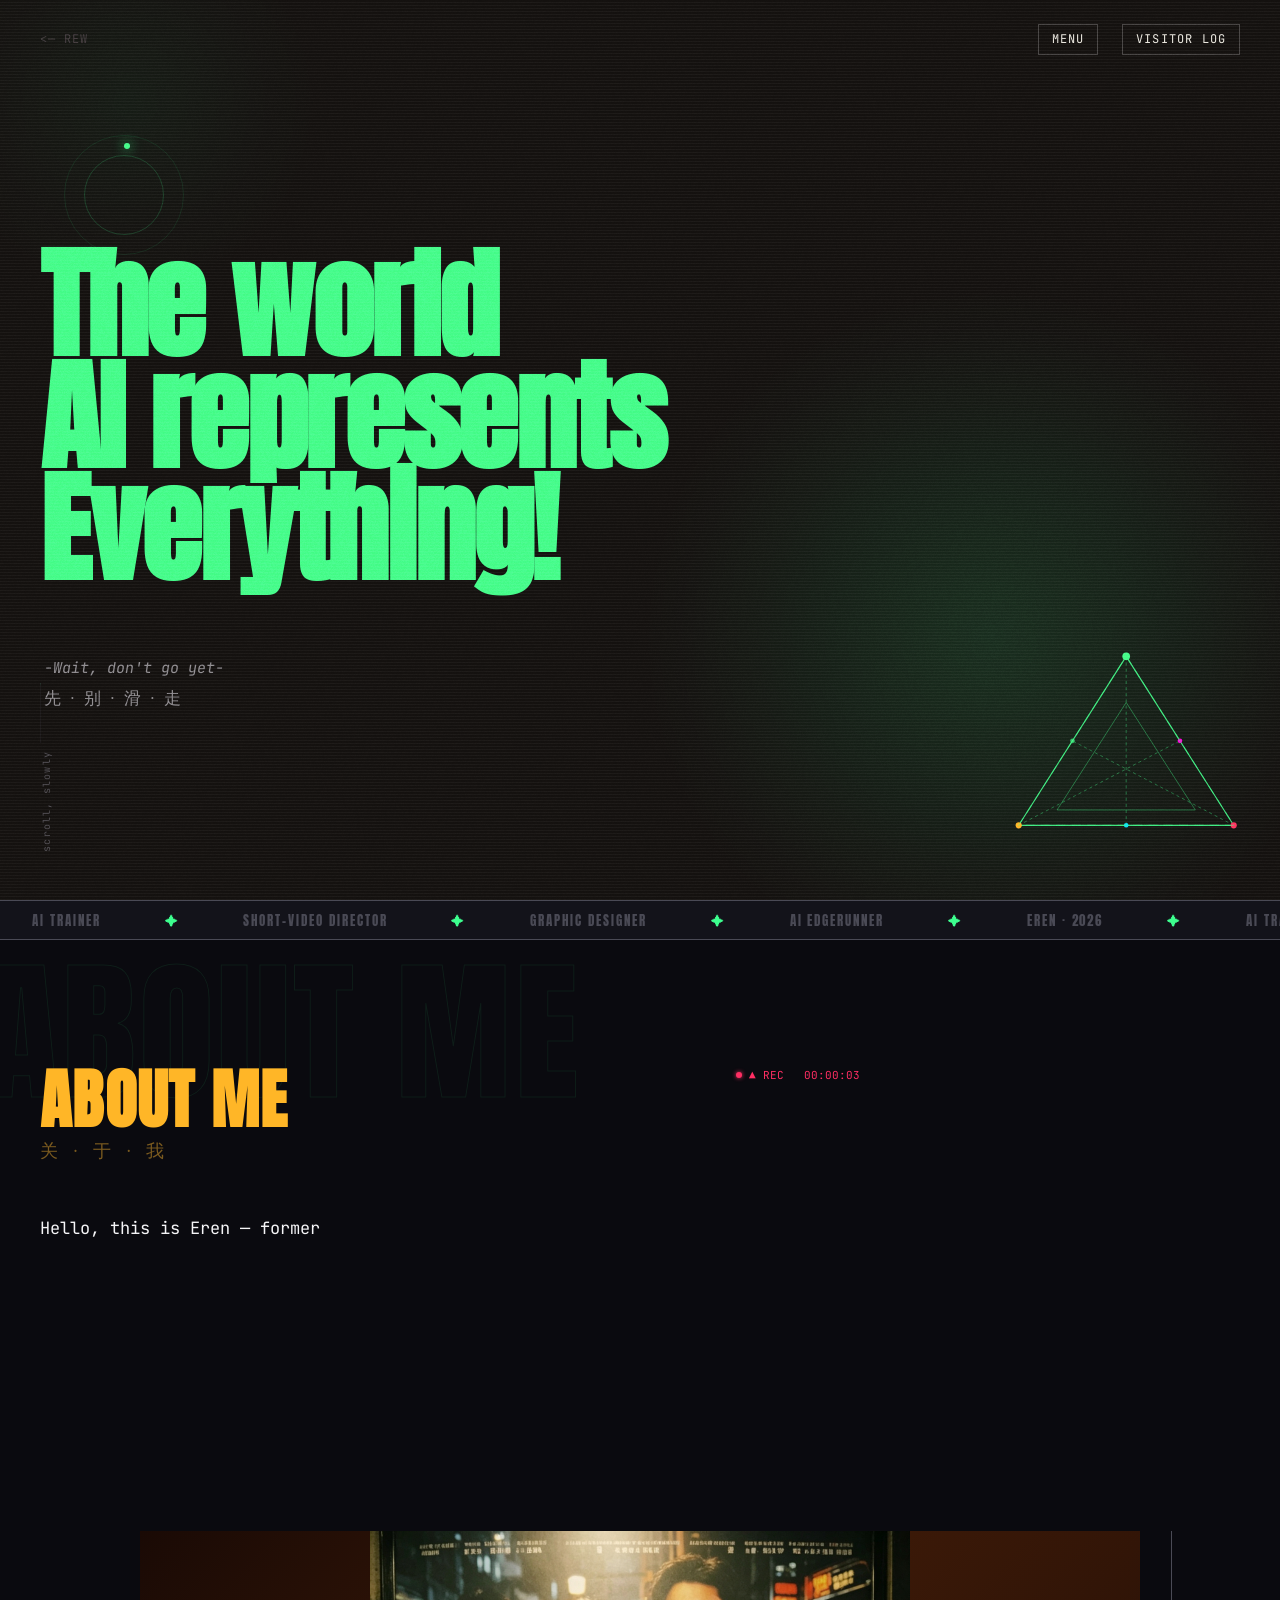
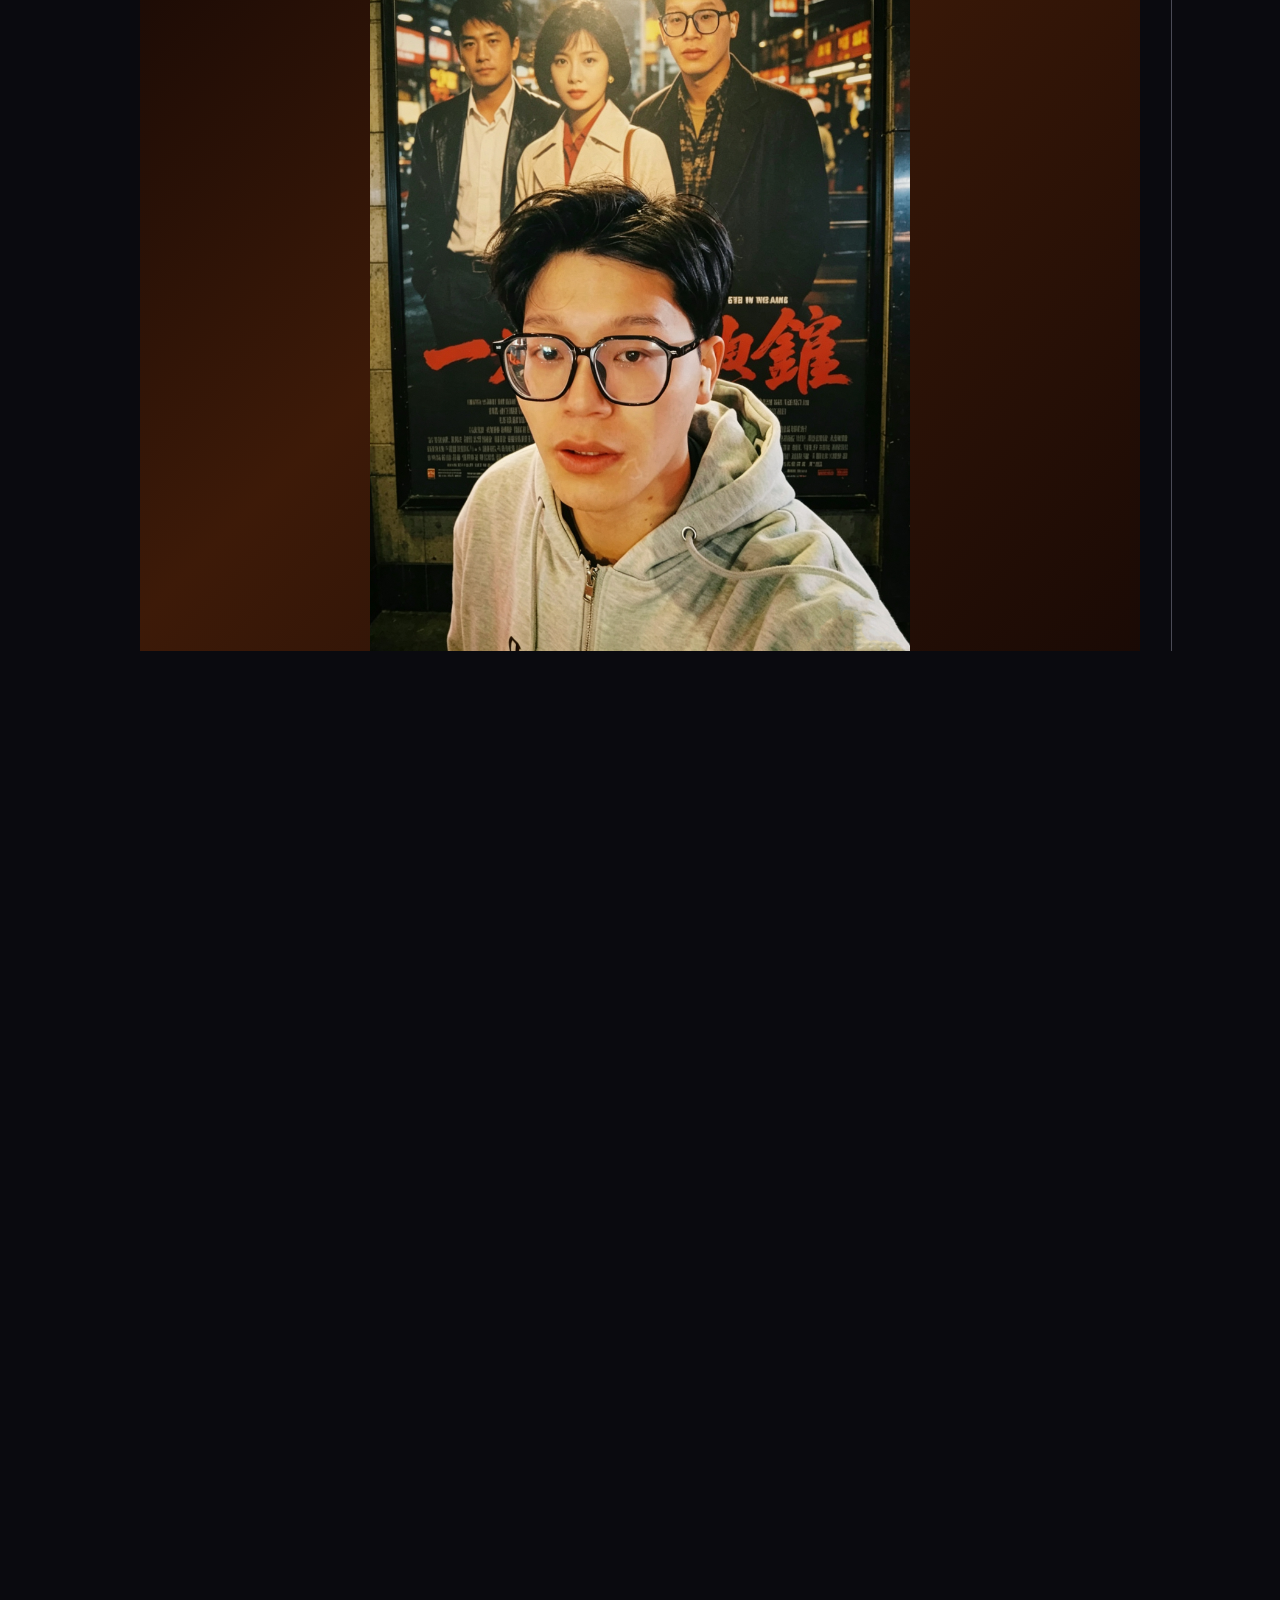
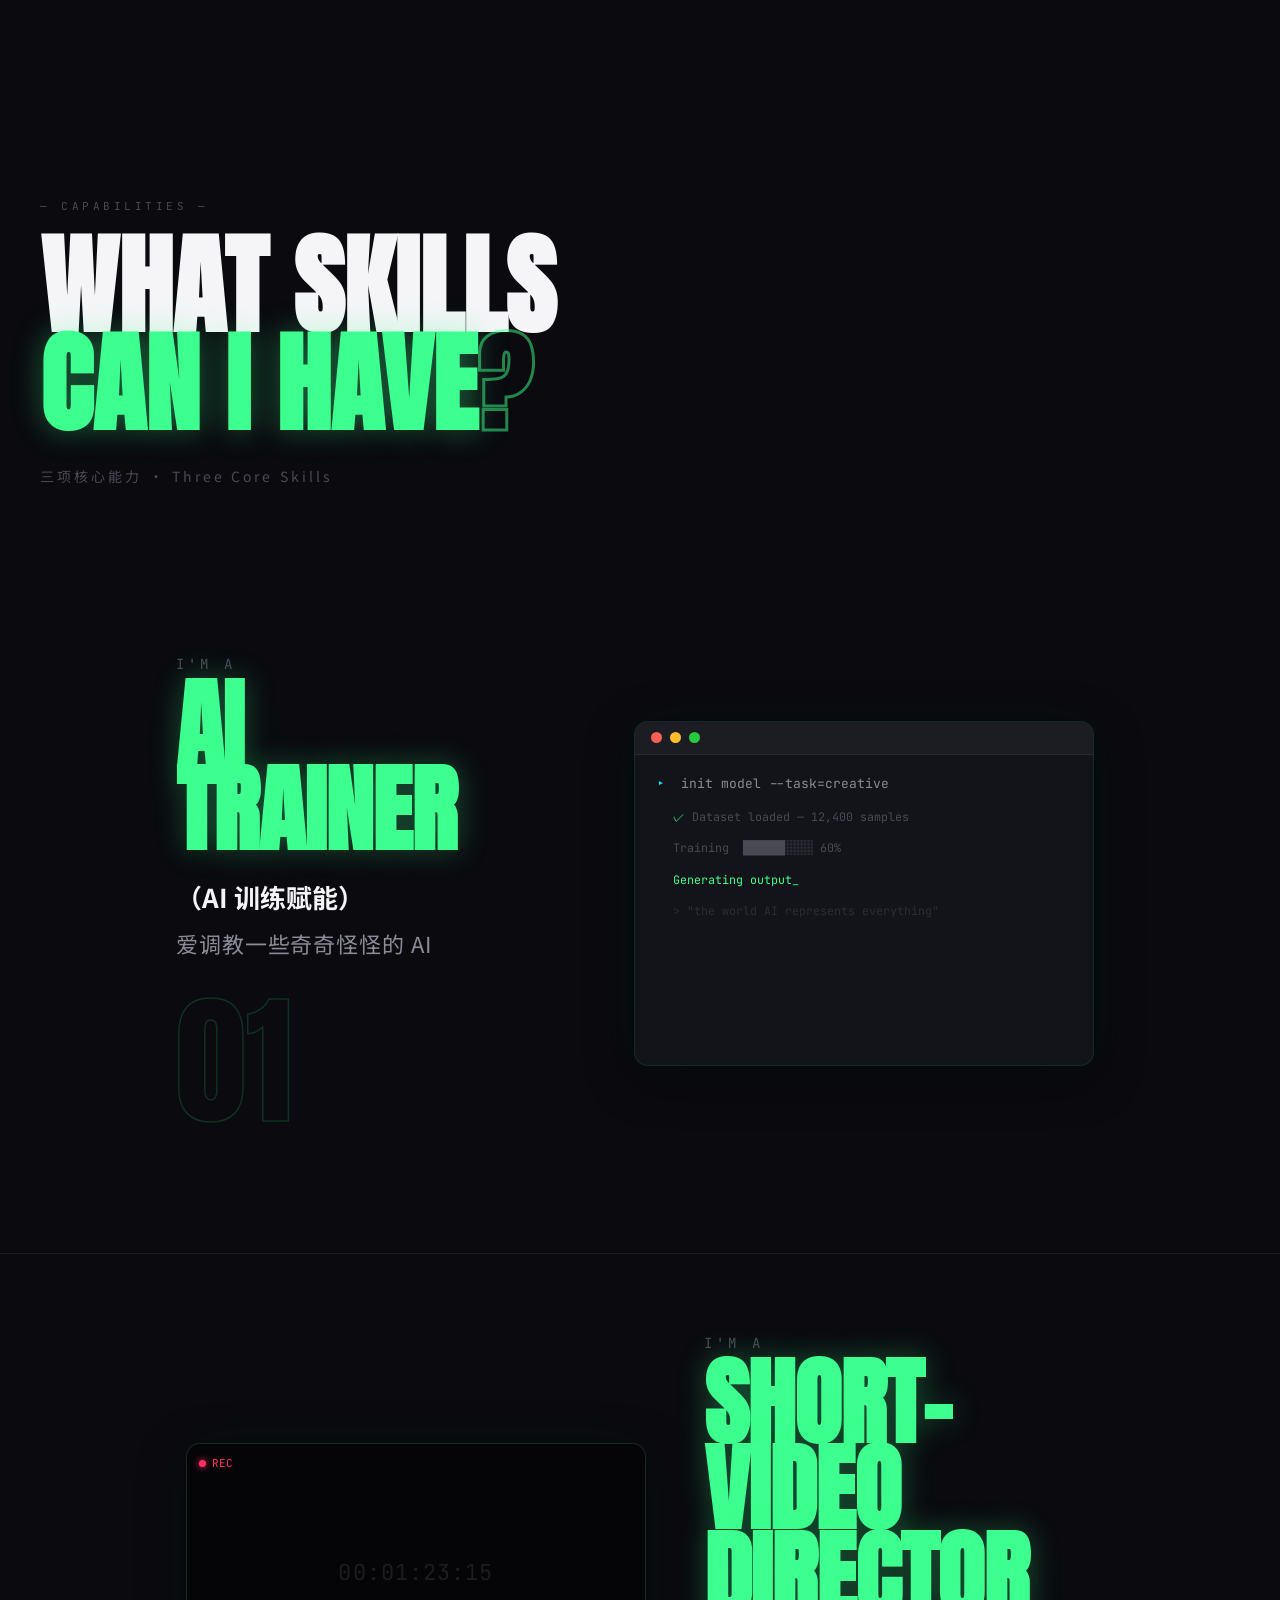
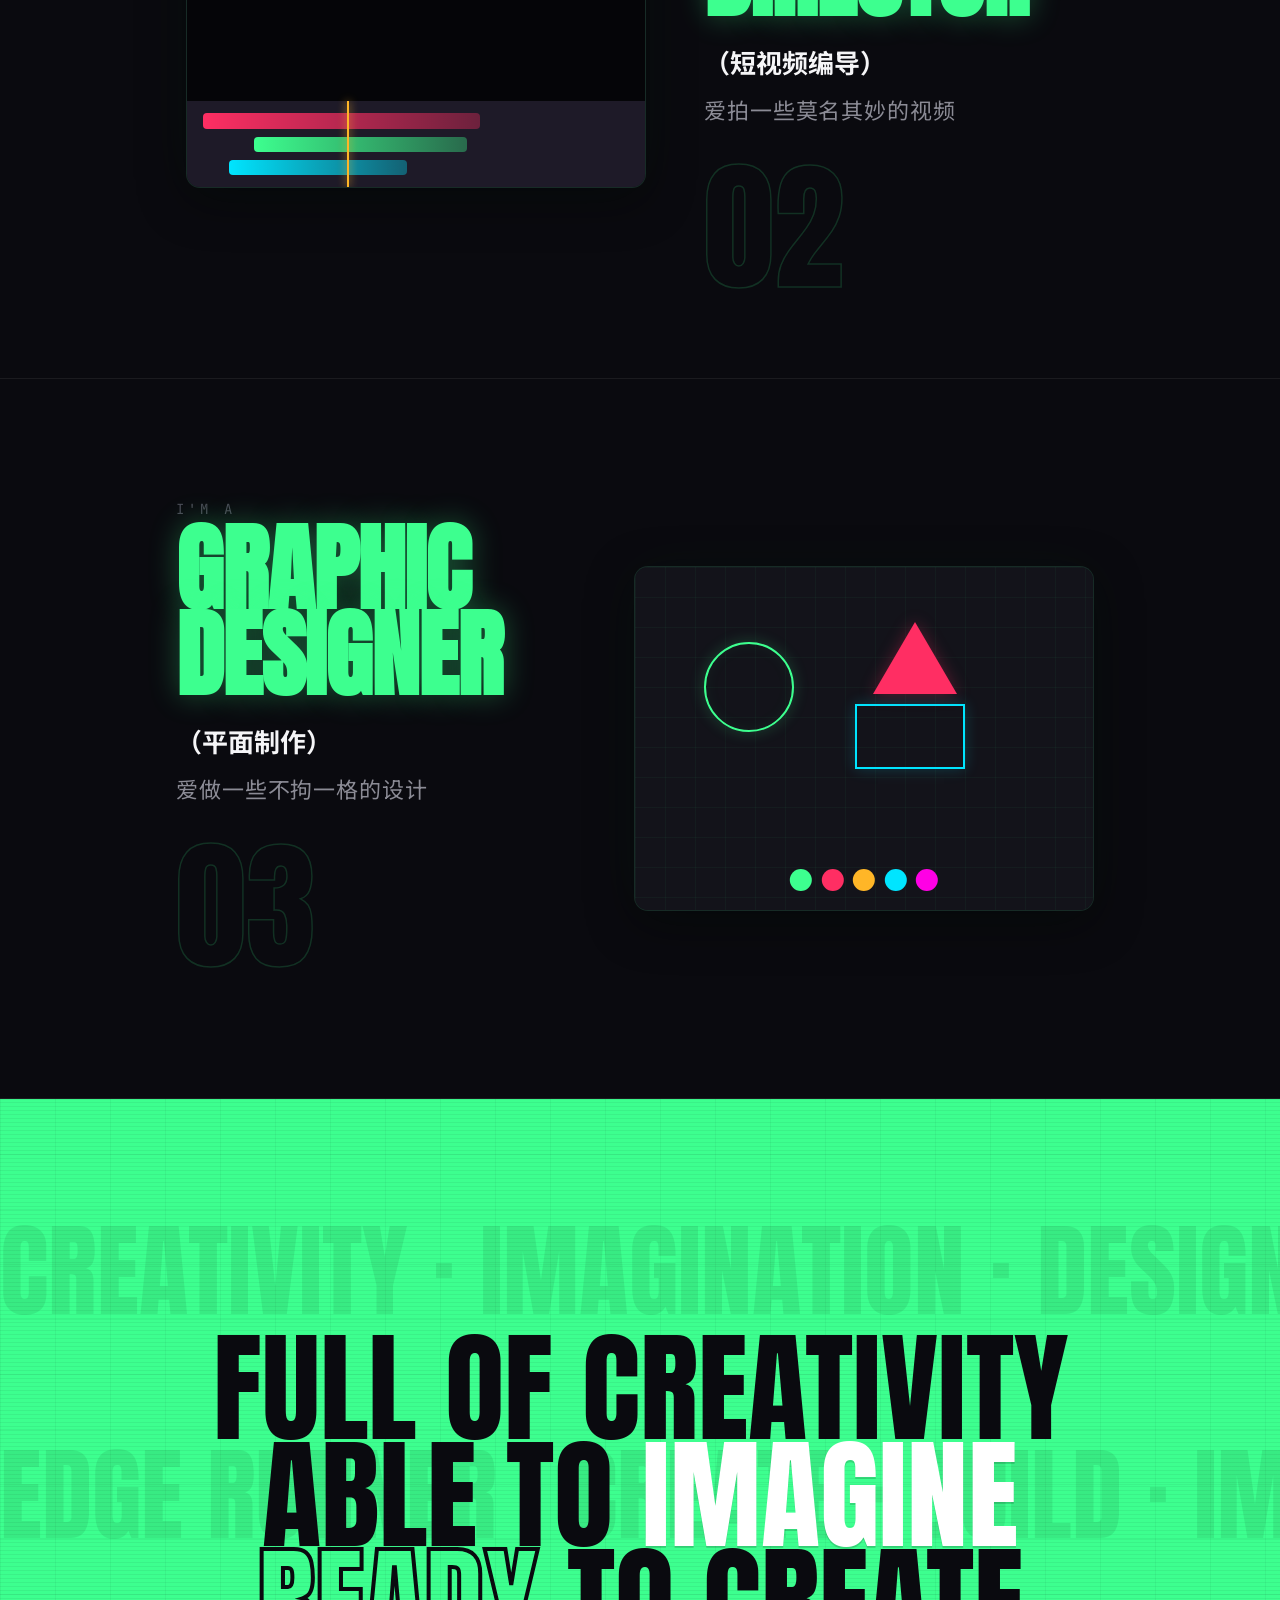
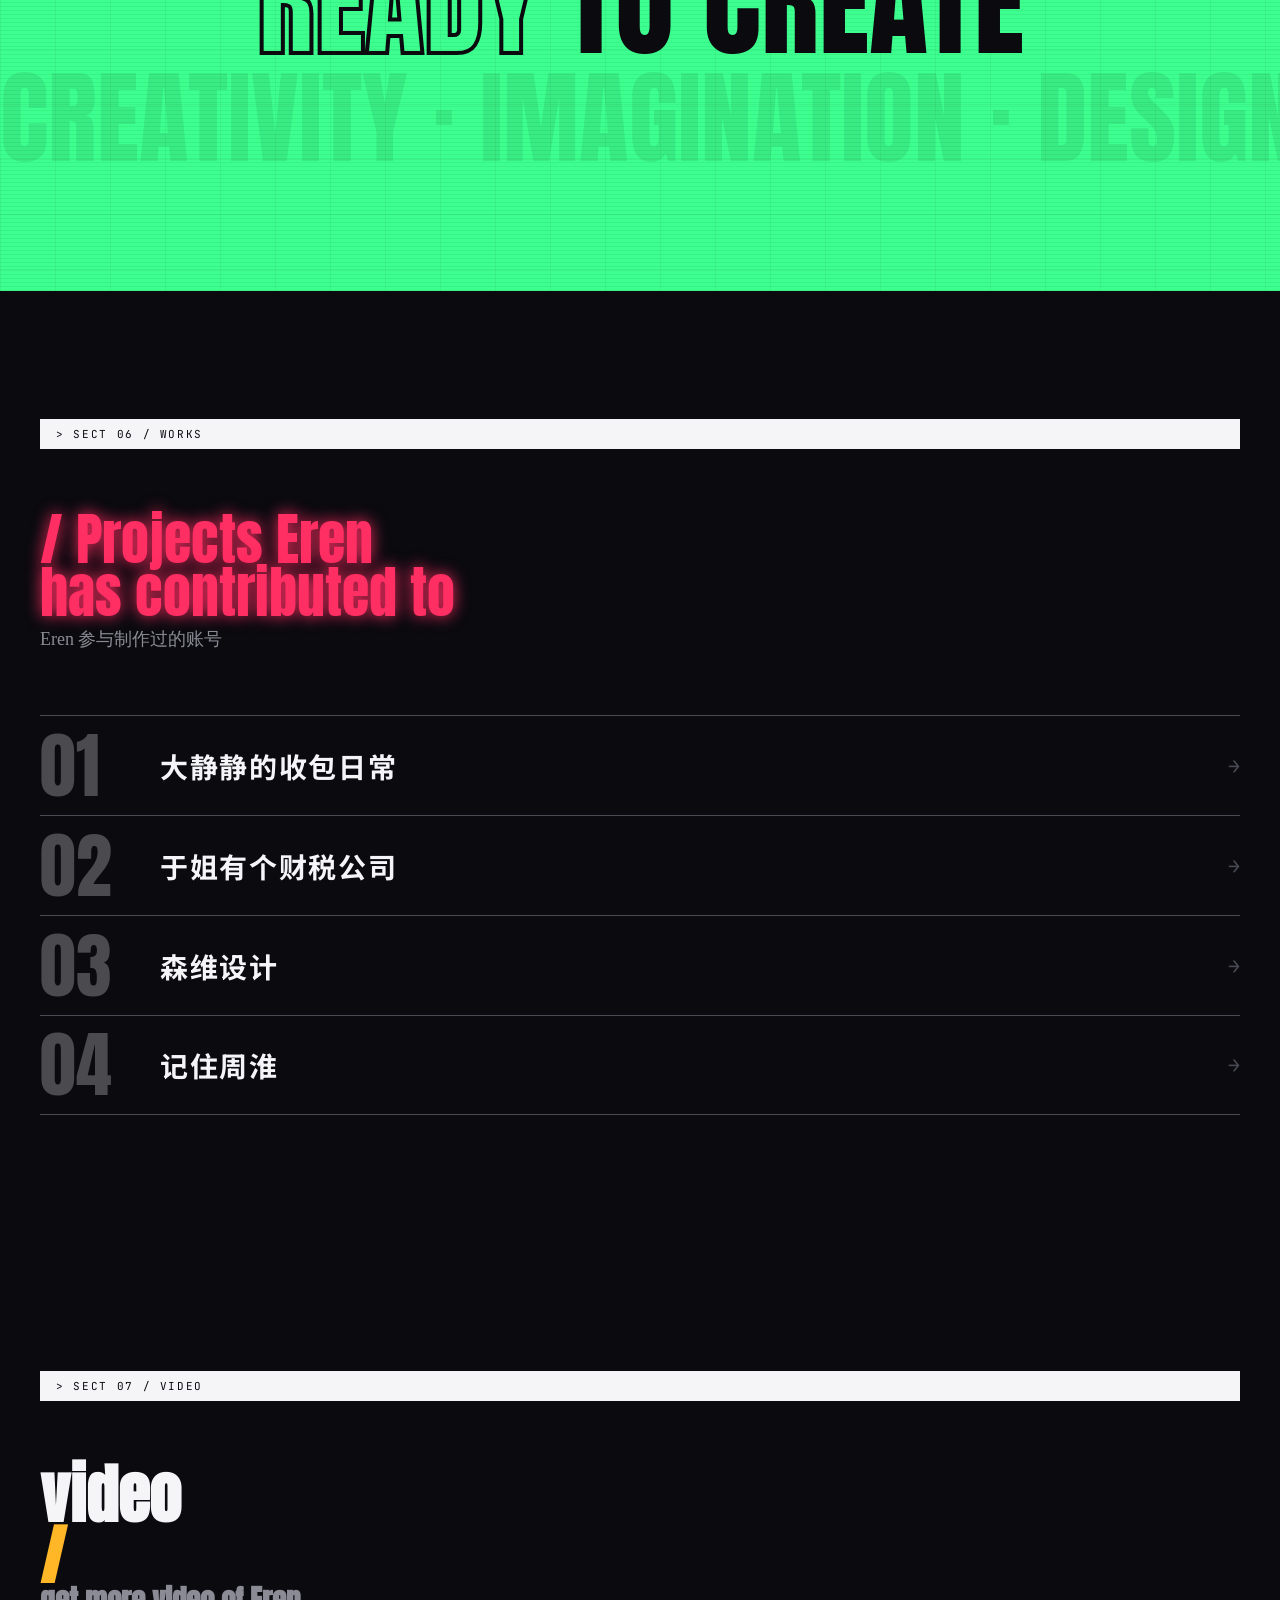
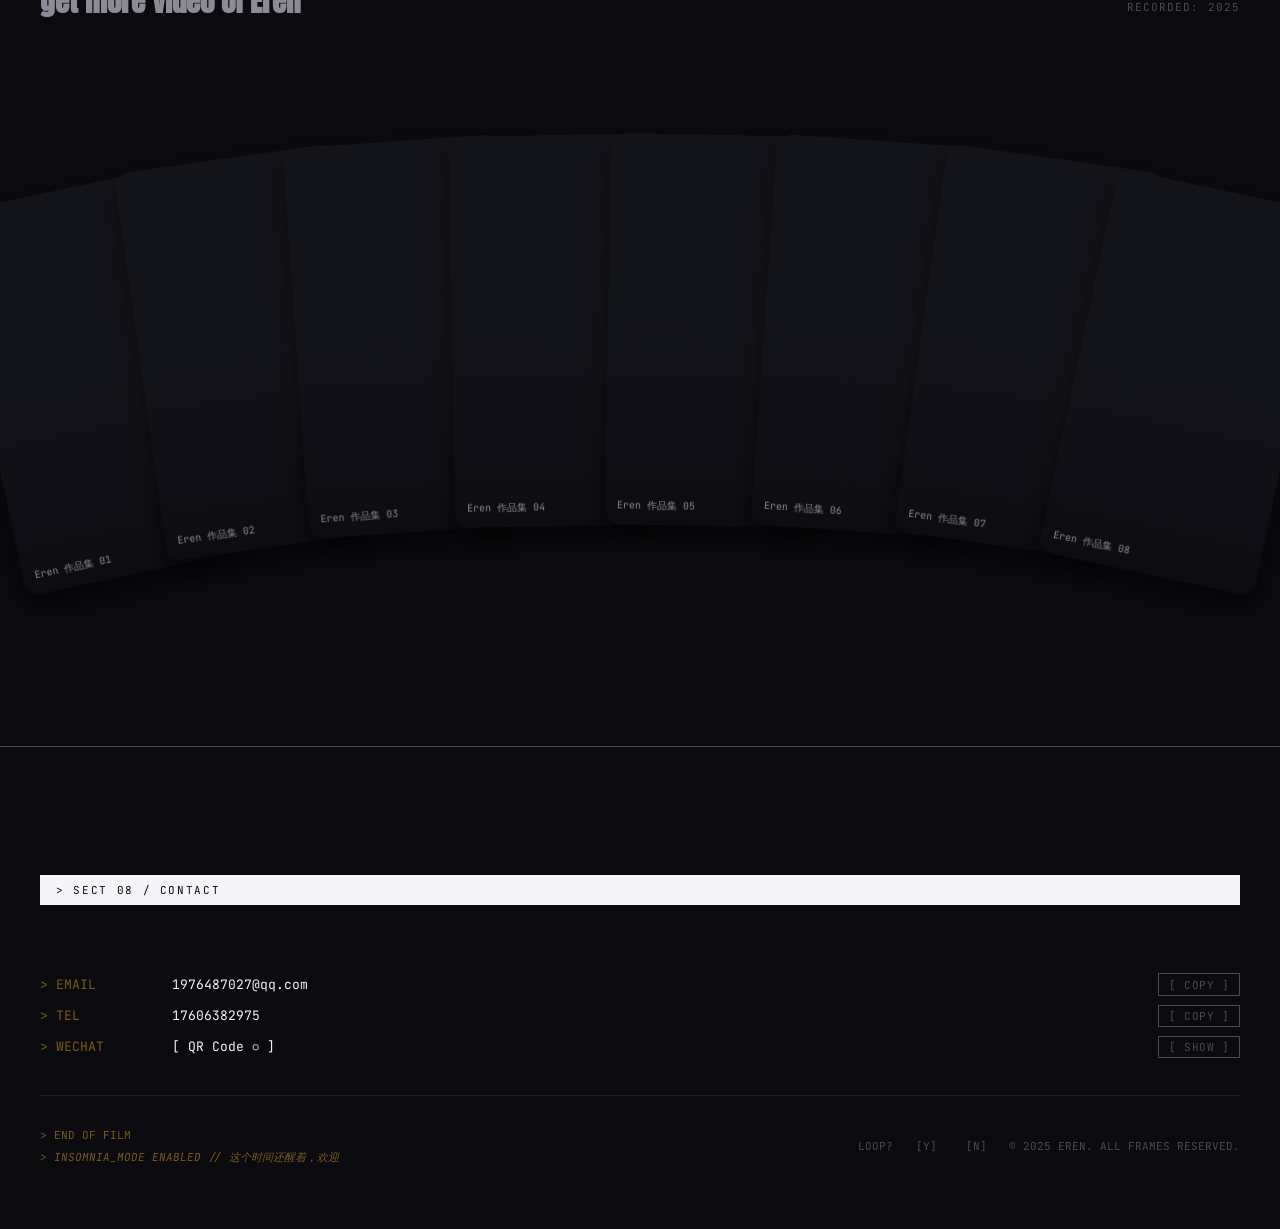
==== commit 8c7c566e: "Add files via upload" ====
--- a/index.html
+++ b/index.html
@@ -333,56 +333,56 @@
         <div class="video-play-hint"><div class="video-play-btn">▶</div></div>
         <div class="video-title">Eren 作品集 01</div>
       </div>
-      <div class="video-card" data-src="uploads/视频2.mp4" data-title="Eren 作品集 02" tabindex="0">
-        <video class="video-bg" src="uploads/视频2.mp4" muted preload="metadata" playsinline loop
+      <div class="video-card" data-src="https://eren1.oss-cn-beijing.aliyuncs.com/%E8%A7%86%E9%A2%912.mp4" data-title="Eren 作品集 02" tabindex="0">
+        <video class="video-bg" src="https://eren1.oss-cn-beijing.aliyuncs.com/%E8%A7%86%E9%A2%912.mp4" muted preload="metadata" playsinline loop
           style="position:absolute;inset:0;width:100%;height:100%;object-fit:cover;filter:saturate(0.3);transition:filter 0.3s;"></video>
         <div class="video-overlay"></div>
         <div class="video-rec"><span style="width:6px;height:6px;border-radius:50%;background:var(--wkw-red);display:inline-block;animation:blink 1s step-end infinite;"></span> REC</div>
         <div class="video-play-hint"><div class="video-play-btn">▶</div></div>
         <div class="video-title">Eren 作品集 02</div>
       </div>
-      <div class="video-card" data-src="uploads/视频3.mp4" data-title="Eren 作品集 03" tabindex="0">
-        <video class="video-bg" src="uploads/视频3.mp4" muted preload="metadata" playsinline loop
+      <div class="video-card" data-src="https://eren1.oss-cn-beijing.aliyuncs.com/%E8%A7%86%E9%A2%913.mp4" data-title="Eren 作品集 03" tabindex="0">
+        <video class="video-bg" src="https://eren1.oss-cn-beijing.aliyuncs.com/%E8%A7%86%E9%A2%913.mp4" muted preload="metadata" playsinline loop
           style="position:absolute;inset:0;width:100%;height:100%;object-fit:cover;filter:saturate(0.3);transition:filter 0.3s;"></video>
         <div class="video-overlay"></div>
         <div class="video-rec"><span style="width:6px;height:6px;border-radius:50%;background:var(--wkw-red);display:inline-block;animation:blink 1s step-end infinite;"></span> REC</div>
         <div class="video-play-hint"><div class="video-play-btn">▶</div></div>
         <div class="video-title">Eren 作品集 03</div>
       </div>
-      <div class="video-card" data-src="uploads/视频4.mp4" data-title="Eren 作品集 04" tabindex="0">
-        <video class="video-bg" src="uploads/视频4.mp4" muted preload="metadata" playsinline loop
+      <div class="video-card" data-src="https://eren1.oss-cn-beijing.aliyuncs.com/%E8%A7%86%E9%A2%914.mp4" data-title="Eren 作品集 04" tabindex="0">
+        <video class="video-bg" src="https://eren1.oss-cn-beijing.aliyuncs.com/%E8%A7%86%E9%A2%914.mp4" muted preload="metadata" playsinline loop
           style="position:absolute;inset:0;width:100%;height:100%;object-fit:cover;filter:saturate(0.3);transition:filter 0.3s;"></video>
         <div class="video-overlay"></div>
         <div class="video-rec"><span style="width:6px;height:6px;border-radius:50%;background:var(--wkw-red);display:inline-block;animation:blink 1s step-end infinite;"></span> REC</div>
         <div class="video-play-hint"><div class="video-play-btn">▶</div></div>
         <div class="video-title">Eren 作品集 04</div>
       </div>
-      <div class="video-card" data-src="uploads/视频5.mp4" data-title="Eren 作品集 05" tabindex="0">
-        <video class="video-bg" src="uploads/视频5.mp4" muted preload="metadata" playsinline loop
+      <div class="video-card" data-src="https://eren1.oss-cn-beijing.aliyuncs.com/%E8%A7%86%E9%A2%915.mp4" data-title="Eren 作品集 05" tabindex="0">
+        <video class="video-bg" src="https://eren1.oss-cn-beijing.aliyuncs.com/%E8%A7%86%E9%A2%915.mp4" muted preload="metadata" playsinline loop
           style="position:absolute;inset:0;width:100%;height:100%;object-fit:cover;filter:saturate(0.3);transition:filter 0.3s;"></video>
         <div class="video-overlay"></div>
         <div class="video-rec"><span style="width:6px;height:6px;border-radius:50%;background:var(--wkw-red);display:inline-block;animation:blink 1s step-end infinite;"></span> REC</div>
         <div class="video-play-hint"><div class="video-play-btn">▶</div></div>
         <div class="video-title">Eren 作品集 05</div>
       </div>
-      <div class="video-card" data-src="uploads/视频6.mp4" data-title="Eren 作品集 06" tabindex="0">
-        <video class="video-bg" src="uploads/视频6.mp4" muted preload="metadata" playsinline loop
+      <div class="video-card" data-src="https://eren1.oss-cn-beijing.aliyuncs.com/%E8%A7%86%E9%A2%916.mp4" data-title="Eren 作品集 06" tabindex="0">
+        <video class="video-bg" src="https://eren1.oss-cn-beijing.aliyuncs.com/%E8%A7%86%E9%A2%916.mp4" muted preload="metadata" playsinline loop
           style="position:absolute;inset:0;width:100%;height:100%;object-fit:cover;filter:saturate(0.3);transition:filter 0.3s;"></video>
         <div class="video-overlay"></div>
         <div class="video-rec"><span style="width:6px;height:6px;border-radius:50%;background:var(--wkw-red);display:inline-block;animation:blink 1s step-end infinite;"></span> REC</div>
         <div class="video-play-hint"><div class="video-play-btn">▶</div></div>
         <div class="video-title">Eren 作品集 06</div>
       </div>
-      <div class="video-card" data-src="uploads/视频7.mp4" data-title="Eren 作品集 07" tabindex="0">
-        <video class="video-bg" src="uploads/视频7.mp4" muted preload="metadata" playsinline loop
+      <div class="video-card" data-src="https://eren1.oss-cn-beijing.aliyuncs.com/%E8%A7%86%E9%A2%917.mp4" data-title="Eren 作品集 07" tabindex="0">
+        <video class="video-bg" src="https://eren1.oss-cn-beijing.aliyuncs.com/%E8%A7%86%E9%A2%917.mp4" muted preload="metadata" playsinline loop
           style="position:absolute;inset:0;width:100%;height:100%;object-fit:cover;filter:saturate(0.3);transition:filter 0.3s;"></video>
         <div class="video-overlay"></div>
         <div class="video-rec"><span style="width:6px;height:6px;border-radius:50%;background:var(--wkw-red);display:inline-block;animation:blink 1s step-end infinite;"></span> REC</div>
         <div class="video-play-hint"><div class="video-play-btn">▶</div></div>
         <div class="video-title">Eren 作品集 07</div>
       </div>
-      <div class="video-card" data-src="uploads/视频8.mp4" data-title="Eren 作品集 08" tabindex="0">
-        <video class="video-bg" src="uploads/视频8.mp4" muted preload="metadata" playsinline loop
+      <div class="video-card" data-src="https://eren1.oss-cn-beijing.aliyuncs.com/%E8%A7%86%E9%A2%918.mp4" data-title="Eren 作品集 08" tabindex="0">
+        <video class="video-bg" src="https://eren1.oss-cn-beijing.aliyuncs.com/%E8%A7%86%E9%A2%918.mp4" muted preload="metadata" playsinline loop
           style="position:absolute;inset:0;width:100%;height:100%;object-fit:cover;filter:saturate(0.3);transition:filter 0.3s;"></video>
         <div class="video-overlay"></div>
         <div class="video-rec"><span style="width:6px;height:6px;border-radius:50%;background:var(--wkw-red);display:inline-block;animation:blink 1s step-end infinite;"></span> REC</div>
